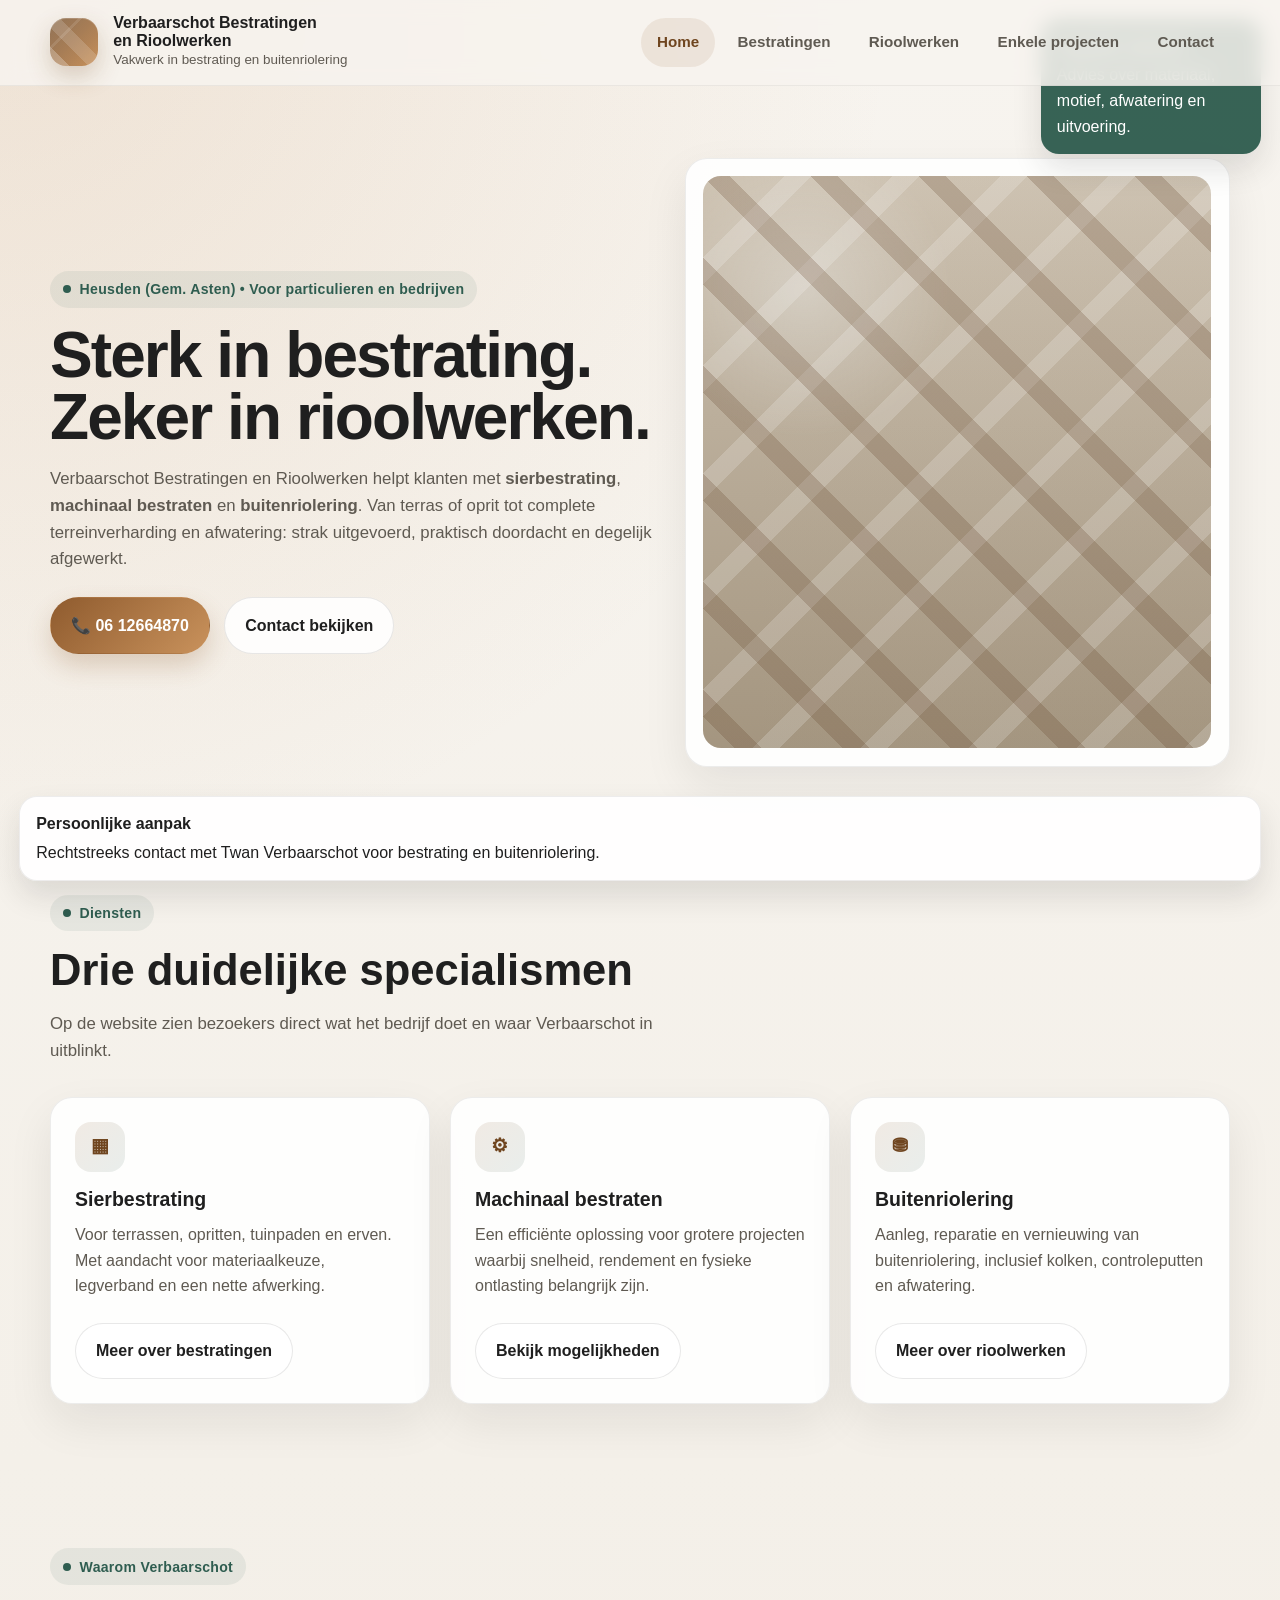
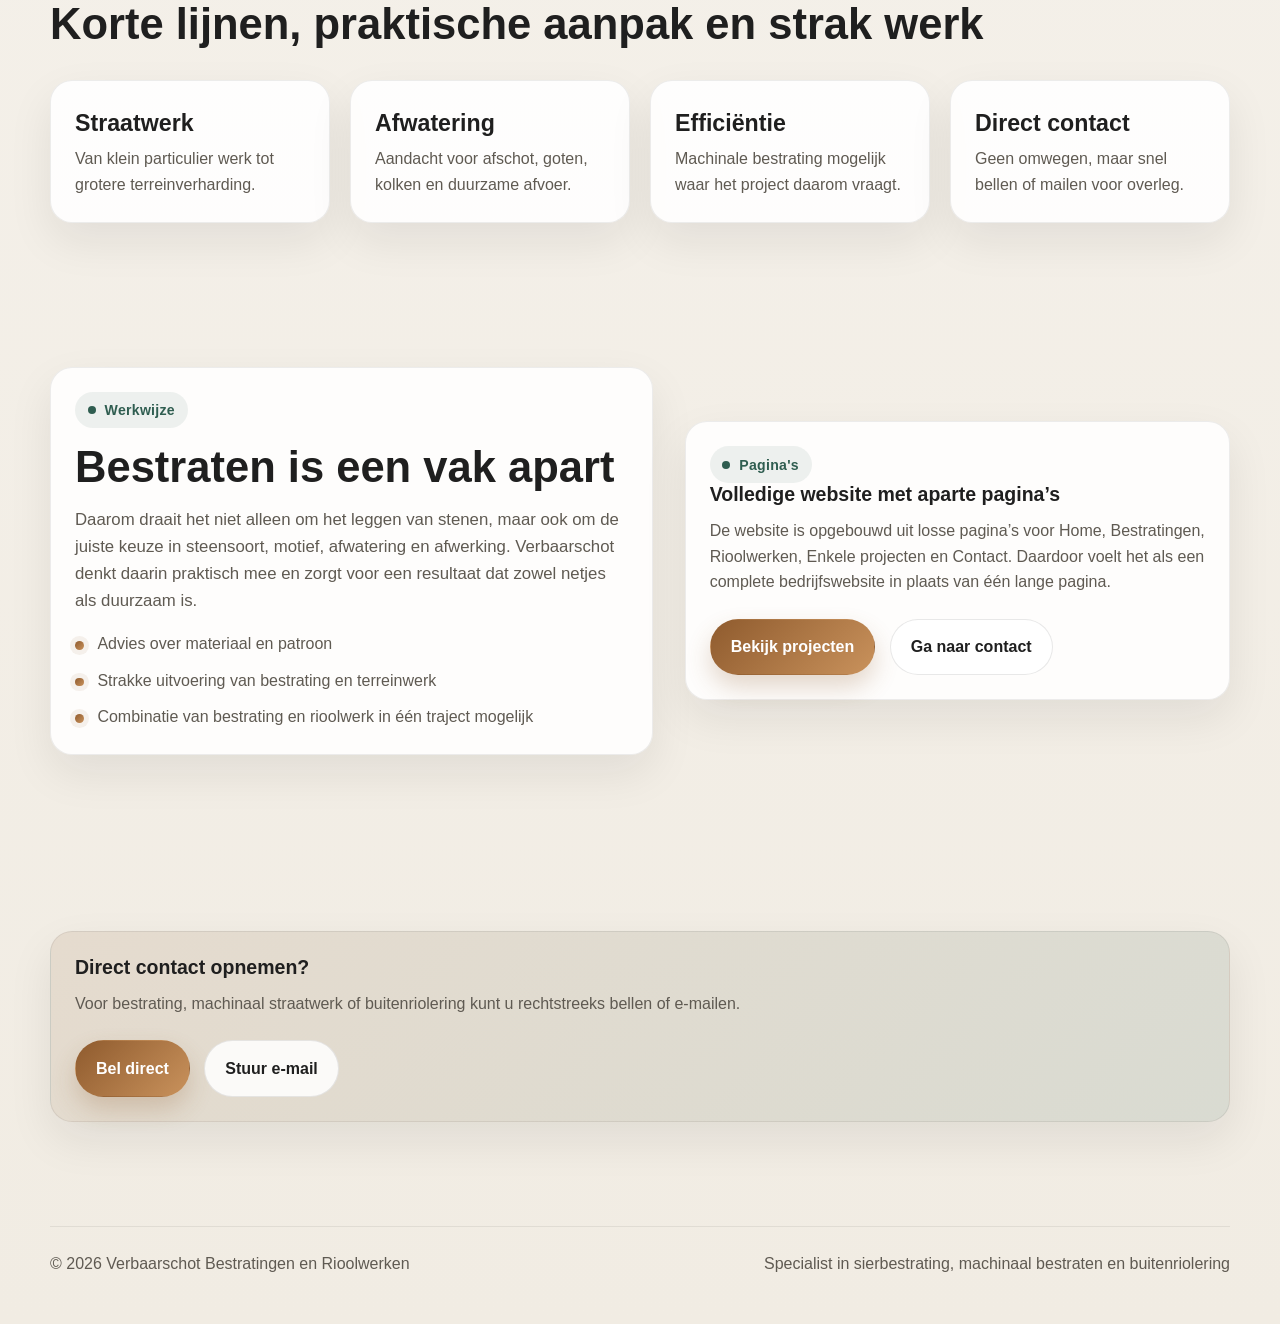
==== index.html @ 506186bf "Add files via upload" ====
<!DOCTYPE html>
<html lang="nl">
<head>
  <meta charset="UTF-8" />
  <meta name="viewport" content="width=device-width, initial-scale=1.0" />
  <title>Home | Verbaarschot Bestratingen en Rioolwerken</title>
  <meta name="description" content="Verbaarschot Bestratingen en Rioolwerken uit Heusden (Asten). Specialist in sierbestrating, machinaal bestraten en buitenriolering." />
  <link rel="stylesheet" href="styles.css" />
</head>
<body>
  <header class="site-header">
    <div class="container nav">
      <a class="brand" href="index.html" aria-label="Ga naar home">
        <div class="brand-mark" aria-hidden="true"></div>
        <div>
          <div class="brand-title">Verbaarschot Bestratingen<br>en Rioolwerken</div>
          <div class="brand-subtitle">Vakwerk in bestrating en buitenriolering</div>
        </div>
      </a>

      <nav class="nav-links" aria-label="Hoofdnavigatie">
        <a class="active" aria-current="page" href="index.html">Home</a>
        <a href="bestratingen.html">Bestratingen</a>
        <a href="rioolwerken.html">Rioolwerken</a>
        <a href="projecten.html">Enkele projecten</a>
        <a href="contact.html">Contact</a>
      </nav>
    </div>
  </header>

  <main>
    <section class="hero">
      <div class="container hero-grid">
        <div>
          <span class="eyebrow">Heusden (Gem. Asten) • Voor particulieren en bedrijven</span>
          <h1>Sterk in bestrating. Zeker in rioolwerken.</h1>
          <p>
            Verbaarschot Bestratingen en Rioolwerken helpt klanten met <strong>sierbestrating</strong>,
            <strong>machinaal bestraten</strong> en <strong>buitenriolering</strong>. Van terras of oprit
            tot complete terreinverharding en afwatering: strak uitgevoerd, praktisch doordacht en degelijk afgewerkt.
          </p>
          <div class="btn-row">
            <a class="btn btn-primary" href="tel:0612664870">📞 06 12664870</a>
            <a class="btn btn-secondary" href="contact.html">Contact bekijken</a>
          </div>
        </div>

        <div class="visual-card">
          <div class="pattern-scene" aria-hidden="true"></div>
          <div class="floating-badge">
            <strong>Degelijk vakwerk</strong>
            Advies over materiaal, motief, afwatering en uitvoering.
          </div>
          <div class="overlay-note">
            <strong>Persoonlijke aanpak</strong>
            Rechtstreeks contact met Twan Verbaarschot voor bestrating en buitenriolering.
          </div>
        </div>
      </div>
    </section>

    <section class="section">
      <div class="container">
        <span class="eyebrow">Diensten</span>
        <h2 class="section-title">Drie duidelijke specialismen</h2>
        <p class="section-subtitle">
          Op de website zien bezoekers direct wat het bedrijf doet en waar Verbaarschot in uitblinkt.
        </p>

        <div class="grid-3">
          <article class="card">
            <div class="icon">▦</div>
            <h3>Sierbestrating</h3>
            <p>
              Voor terrassen, opritten, tuinpaden en erven. Met aandacht voor materiaalkeuze,
              legverband en een nette afwerking.
            </p>
            <div class="btn-row">
              <a class="btn btn-secondary" href="bestratingen.html">Meer over bestratingen</a>
            </div>
          </article>

          <article class="card">
            <div class="icon">⚙</div>
            <h3>Machinaal bestraten</h3>
            <p>
              Een efficiënte oplossing voor grotere projecten waarbij snelheid, rendement en fysieke ontlasting belangrijk zijn.
            </p>
            <div class="btn-row">
              <a class="btn btn-secondary" href="bestratingen.html">Bekijk mogelijkheden</a>
            </div>
          </article>

          <article class="card">
            <div class="icon">⛃</div>
            <h3>Buitenriolering</h3>
            <p>
              Aanleg, reparatie en vernieuwing van buitenriolering, inclusief kolken,
              controleputten en afwatering.
            </p>
            <div class="btn-row">
              <a class="btn btn-secondary" href="rioolwerken.html">Meer over rioolwerken</a>
            </div>
          </article>
        </div>
      </div>
    </section>

    <section class="section">
      <div class="container">
        <span class="eyebrow">Waarom Verbaarschot</span>
        <h2 class="section-title">Korte lijnen, praktische aanpak en strak werk</h2>

        <div class="stats-grid">
          <article class="stat-card">
            <strong>Straatwerk</strong>
            <p>Van klein particulier werk tot grotere terreinverharding.</p>
          </article>
          <article class="stat-card">
            <strong>Afwatering</strong>
            <p>Aandacht voor afschot, goten, kolken en duurzame afvoer.</p>
          </article>
          <article class="stat-card">
            <strong>Efficiëntie</strong>
            <p>Machinale bestrating mogelijk waar het project daarom vraagt.</p>
          </article>
          <article class="stat-card">
            <strong>Direct contact</strong>
            <p>Geen omwegen, maar snel bellen of mailen voor overleg.</p>
          </article>
        </div>
      </div>
    </section>

    <section class="section">
      <div class="container two-col">
        <div class="info-card">
          <span class="eyebrow">Werkwijze</span>
          <h2 class="section-title">Bestraten is een vak apart</h2>
          <p class="lead">
            Daarom draait het niet alleen om het leggen van stenen, maar ook om de juiste keuze in steensoort,
            motief, afwatering en afwerking. Verbaarschot denkt daarin praktisch mee en zorgt voor een resultaat
            dat zowel netjes als duurzaam is.
          </p>
          <ul class="list">
            <li>Advies over materiaal en patroon</li>
            <li>Strakke uitvoering van bestrating en terreinwerk</li>
            <li>Combinatie van bestrating en rioolwerk in één traject mogelijk</li>
          </ul>
        </div>

        <div class="highlight-card">
          <span class="eyebrow">Pagina's</span>
          <h3>Volledige website met aparte pagina’s</h3>
          <p>
            De website is opgebouwd uit losse pagina’s voor Home, Bestratingen, Rioolwerken,
            Enkele projecten en Contact. Daardoor voelt het als een complete bedrijfswebsite in plaats van één lange pagina.
          </p>
          <div class="btn-row">
            <a class="btn btn-primary" href="projecten.html">Bekijk projecten</a>
            <a class="btn btn-secondary" href="contact.html">Ga naar contact</a>
          </div>
        </div>
      </div>
    </section>

    <section class="section">
      <div class="container">
        <div class="cta-box">
          <h3>Direct contact opnemen?</h3>
          <p>
            Voor bestrating, machinaal straatwerk of buitenriolering kunt u rechtstreeks bellen of e-mailen.
          </p>
          <div class="btn-row">
            <a class="btn btn-primary" href="tel:0612664870">Bel direct</a>
            <a class="btn btn-secondary" href="mailto:info@verbaarschotbestratingen.nl">Stuur e-mail</a>
          </div>
        </div>
      </div>
    </section>
  </main>

  <footer class="site-footer">
    <div class="container footer-inner">
      <div>© <span id="year">2026</span> Verbaarschot Bestratingen en Rioolwerken</div>
      <div>Specialist in sierbestrating, machinaal bestraten en buitenriolering</div>
    </div>
  </footer>

  <script>
    document.getElementById('year').textContent = new Date().getFullYear();
  </script>
</body>
</html>
---- styles.css ----
:root {
  --bg: #f4f1eb;
  --bg-2: #efe8dc;
  --surface: rgba(255, 255, 255, 0.88);
  --surface-strong: #ffffff;
  --text: #1f1f1f;
  --muted: #5f5a52;
  --line: rgba(31, 31, 31, 0.1);
  --brand: #8f5b2e;
  --brand-dark: #6f451f;
  --brand-soft: #c9925c;
  --accent: #2f5d50;
  --shadow: 0 18px 45px rgba(31, 31, 31, 0.08);
  --radius: 22px;
  --radius-sm: 16px;
  --max: 1180px;
}

* { box-sizing: border-box; }
html { scroll-behavior: smooth; }
body {
  margin: 0;
  font-family: Arial, Helvetica, sans-serif;
  color: var(--text);
  background:
    radial-gradient(circle at top left, rgba(201, 146, 92, 0.18), transparent 28%),
    linear-gradient(180deg, #f7f4ef 0%, #f1ece3 100%);
  line-height: 1.6;
}

a { color: inherit; text-decoration: none; }
img { max-width: 100%; display: block; }

.container {
  width: min(calc(100% - 2rem), var(--max));
  margin: 0 auto;
}

.site-header {
  position: sticky;
  top: 0;
  z-index: 20;
  backdrop-filter: blur(10px);
  background: rgba(247, 244, 239, 0.86);
  border-bottom: 1px solid rgba(31, 31, 31, 0.06);
}

.nav {
  min-height: 5.3rem;
  display: flex;
  align-items: center;
  justify-content: space-between;
  gap: 1rem;
}

.brand {
  display: flex;
  align-items: center;
  gap: .95rem;
  min-width: 0;
}

.brand-mark {
  width: 3rem;
  height: 3rem;
  border-radius: 1rem;
  background:
    linear-gradient(135deg, rgba(255,255,255,.25), rgba(255,255,255,0)),
    linear-gradient(135deg, var(--brand-dark), var(--brand-soft));
  position: relative;
  box-shadow: inset 0 1px 0 rgba(255,255,255,.18), 0 10px 24px rgba(111, 69, 31, 0.24);
  overflow: hidden;
}

.brand-mark::before {
  content: "";
  position: absolute;
  inset: 0;
  background-image:
    linear-gradient(45deg, rgba(255,255,255,.28) 20%, transparent 20%, transparent 40%, rgba(255,255,255,.18) 40%, rgba(255,255,255,.18) 60%, transparent 60%),
    linear-gradient(135deg, transparent 30%, rgba(255,255,255,.12) 30%, rgba(255,255,255,.12) 34%, transparent 34%);
  opacity: .9;
}

.brand-title {
  font-weight: 800;
  font-size: 1rem;
  line-height: 1.1;
}

.brand-subtitle {
  color: var(--muted);
  font-size: .84rem;
}

.nav-links {
  display: flex;
  align-items: center;
  gap: .4rem;
  flex-wrap: wrap;
  justify-content: flex-end;
}

.nav-links a {
  color: var(--muted);
  font-weight: 700;
  font-size: .95rem;
  padding: .75rem 1rem;
  border-radius: 999px;
  transition: .2s ease;
}

.nav-links a:hover,
.nav-links a:focus-visible,
.nav-links a.active {
  color: var(--brand-dark);
  background: rgba(143, 91, 46, 0.1);
}

.hero,
.page-hero {
  padding: 4.5rem 0 3.5rem;
}

.hero-grid,
.two-col,
.contact-grid,
.service-detail,
.cta-grid {
  display: grid;
  grid-template-columns: 1.05fr .95fr;
  gap: 2rem;
  align-items: center;
}

.eyebrow {
  display: inline-flex;
  align-items: center;
  gap: .55rem;
  padding: .45rem .8rem;
  border-radius: 999px;
  background: rgba(47, 93, 80, 0.08);
  color: var(--accent);
  font-weight: 700;
  font-size: .88rem;
  letter-spacing: .02em;
}

.eyebrow::before {
  content: "";
  width: .5rem;
  height: .5rem;
  border-radius: 50%;
  background: var(--accent);
}

.hero h1,
.page-hero h1 {
  font-size: clamp(2.5rem, 5vw, 4.8rem);
  line-height: .98;
  margin: 1rem 0 1rem;
  letter-spacing: -.03em;
}

.page-hero h1 {
  font-size: clamp(2.2rem, 4vw, 3.8rem);
}

.lead,
.section-subtitle,
.hero p,
.page-hero p {
  color: var(--muted);
  max-width: 65ch;
  font-size: 1.05rem;
}

.section {
  padding: 4.5rem 0;
}

.section-title {
  font-size: clamp(2rem, 3.4vw, 3rem);
  line-height: 1.08;
  margin: 1rem 0 1rem;
}

.btn-row {
  display: flex;
  flex-wrap: wrap;
  gap: .9rem;
  margin-top: 1.5rem;
}

.btn {
  display: inline-flex;
  align-items: center;
  justify-content: center;
  gap: .6rem;
  min-height: 3.2rem;
  padding: .9rem 1.25rem;
  border-radius: 999px;
  border: 1px solid transparent;
  font-weight: 700;
  transition: transform .2s ease, background .2s ease, border-color .2s ease;
}

.btn:hover { transform: translateY(-2px); }

.btn-primary {
  background: linear-gradient(135deg, var(--brand) 0%, var(--brand-soft) 100%);
  color: #fff;
  box-shadow: 0 12px 25px rgba(143, 91, 46, 0.24);
}

.btn-secondary {
  border-color: var(--line);
  background: rgba(255, 255, 255, 0.86);
  color: var(--text);
}

.visual-card,
.card,
.project-card,
.cta-box,
.contact-card,
.info-card,
.highlight-card,
.stat-card {
  background: var(--surface);
  border: 1px solid rgba(31, 31, 31, 0.08);
  box-shadow: var(--shadow);
  border-radius: var(--radius);
}

.visual-card {
  padding: 1.1rem;
  overflow: hidden;
}

.pattern-scene,
.project-visual,
.map-box,
.texture-scene {
  position: relative;
  overflow: hidden;
  border-radius: calc(var(--radius) - 4px);
}

.pattern-scene {
  aspect-ratio: 4 / 4.5;
  background:
    radial-gradient(circle at 20% 20%, rgba(255,255,255,.35), transparent 24%),
    linear-gradient(180deg, #d5c8b7 0%, #b7a189 100%);
}

.pattern-scene::before {
  content: "";
  position: absolute;
  inset: 0;
  background-image:
    linear-gradient(45deg, rgba(94,61,35,.22) 12.5%, transparent 12.5%, transparent 50%, rgba(94,61,35,.22) 50%, rgba(94,61,35,.22) 62.5%, transparent 62.5%, transparent),
    linear-gradient(-45deg, rgba(255,255,255,.18) 12.5%, transparent 12.5%, transparent 50%, rgba(255,255,255,.18) 50%, rgba(255,255,255,.18) 62.5%, transparent 62.5%, transparent),
    linear-gradient(0deg, rgba(65,90,80,.16), rgba(65,90,80,.05));
  background-size: 108px 108px, 108px 108px, cover;
}

.texture-scene {
  min-height: 360px;
  background:
    radial-gradient(circle at 20% 18%, rgba(255,255,255,.35), transparent 22%),
    linear-gradient(135deg, #cbb39a, #8d7158);
}

.texture-scene::before {
  content: "";
  position: absolute;
  inset: 0;
  background-image:
    linear-gradient(90deg, rgba(255,255,255,.14) 1px, transparent 1px),
    linear-gradient(0deg, rgba(255,255,255,.1) 1px, transparent 1px),
    linear-gradient(135deg, rgba(47,93,80,.18), rgba(47,93,80,0));
  background-size: 34px 34px, 34px 34px, cover;
}

.overlay-note,
.floating-badge {
  position: absolute;
  z-index: 2;
  background: rgba(255,255,255,.92);
  border: 1px solid rgba(31,31,31,.08);
  box-shadow: 0 15px 30px rgba(31,31,31,.12);
  border-radius: 18px;
  padding: .9rem 1rem;
}

.overlay-note {
  left: 1.2rem;
  right: 1.2rem;
  bottom: 1.2rem;
}

.floating-badge {
  top: 1.2rem;
  right: 1.2rem;
  max-width: 220px;
  background: rgba(47, 93, 80, .96);
  color: #fff;
  border: none;
}

.floating-badge strong,
.overlay-note strong { display: block; margin-bottom: .2rem; }

.grid-2,
.grid-3,
.grid-4,
.stats-grid {
  display: grid;
  gap: 1.25rem;
  margin-top: 2rem;
}

.grid-2 { grid-template-columns: repeat(2, 1fr); }
.grid-3 { grid-template-columns: repeat(3, 1fr); }
.grid-4,
.stats-grid { grid-template-columns: repeat(4, 1fr); }

.card,
.info-card,
.highlight-card,
.contact-card,
.cta-box,
.project-card,
.stat-card {
  padding: 1.5rem;
}

.icon {
  width: 3.1rem;
  height: 3.1rem;
  border-radius: 16px;
  display: inline-flex;
  align-items: center;
  justify-content: center;
  margin-bottom: 1rem;
  background: linear-gradient(135deg, rgba(143,91,46,.12), rgba(47,93,80,.1));
  color: var(--brand-dark);
  font-size: 1.2rem;
  font-weight: 900;
}

.card h3,
.info-card h3,
.highlight-card h3,
.contact-card h3,
.cta-box h3,
.project-card h3,
.stat-card h3 {
  margin: 0 0 .7rem;
  font-size: 1.22rem;
  line-height: 1.2;
}

.card p,
.info-card p,
.highlight-card p,
.contact-card p,
.cta-box p,
.project-card p,
.stat-card p {
  margin: 0;
  color: var(--muted);
}

.list,
.contact-list {
  margin: 1rem 0 0;
  padding: 0;
  list-style: none;
  display: grid;
  gap: .7rem;
}

.list li,
.contact-list li {
  position: relative;
  padding-left: 1.4rem;
  color: var(--muted);
}

.list li::before,
.contact-list li::before {
  content: "";
  position: absolute;
  left: 0;
  top: .62rem;
  width: .55rem;
  height: .55rem;
  border-radius: 50%;
  background: linear-gradient(135deg, var(--brand), var(--brand-soft));
  box-shadow: 0 0 0 5px rgba(143,91,46,0.08);
}

.service-detail {
  margin-top: 2rem;
}

.project-card {
  padding: 0;
  overflow: hidden;
}

.project-visual {
  aspect-ratio: 16 / 10;
  background: linear-gradient(135deg, #cdb69f, #9b8269);
}

.project-visual::before {
  content: "";
  position: absolute;
  inset: 0;
  background-image:
    linear-gradient(90deg, rgba(255,255,255,.14) 1px, transparent 1px),
    linear-gradient(0deg, rgba(255,255,255,.1) 1px, transparent 1px),
    linear-gradient(135deg, rgba(47,93,80,.2), rgba(47,93,80,0));
  background-size: 34px 34px, 34px 34px, cover;
}

.project-visual.alt-2 { background: linear-gradient(135deg, #bda48a, #7f644d); }
.project-visual.alt-3 { background: linear-gradient(135deg, #cab29a, #8a705b); }
.project-visual.alt-4 { background: linear-gradient(135deg, #d5bfaa, #957862); }
.project-visual.alt-5 { background: linear-gradient(135deg, #baa089, #6f5948); }
.project-visual.alt-6 { background: linear-gradient(135deg, #c7b29f, #8c755f); }

.project-body { padding: 1.35rem 1.35rem 1.5rem; }

.tag {
  display: inline-flex;
  margin-bottom: .7rem;
  padding: .35rem .65rem;
  border-radius: 999px;
  background: rgba(47, 93, 80, 0.08);
  color: var(--accent);
  font-size: .82rem;
  font-weight: 700;
}

.stat-card strong {
  display: block;
  font-size: 1.45rem;
  margin-bottom: .25rem;
}

.contact-grid {
  margin-top: 2rem;
}

.contact-list li {
  padding-left: 0;
  border-bottom: 1px solid var(--line);
  padding-bottom: 1rem;
}

.contact-list li::before { display: none; }
.contact-list li:last-child { border-bottom: none; padding-bottom: 0; }

.contact-label {
  color: var(--muted);
  font-size: .88rem;
  font-weight: 700;
  text-transform: uppercase;
  letter-spacing: .05em;
  display: block;
  margin-bottom: .12rem;
}

.contact-value {
  font-size: 1.05rem;
  font-weight: 700;
  line-height: 1.35;
}

.map-box {
  min-height: 100%;
  background:
    radial-gradient(circle at 20% 20%, rgba(255,255,255,.4), transparent 22%),
    linear-gradient(135deg, #d8ccb9, #c0ab92);
  border: 1px solid rgba(31,31,31,0.08);
  box-shadow: var(--shadow);
  padding: 1.6rem;
}

.map-box::before {
  content: "";
  position: absolute;
  inset: 0;
  background-image:
    linear-gradient(90deg, rgba(255,255,255,.15) 1px, transparent 1px),
    linear-gradient(0deg, rgba(255,255,255,.15) 1px, transparent 1px),
    radial-gradient(circle at 65% 35%, rgba(47,93,80,.22), transparent 18%),
    radial-gradient(circle at 35% 65%, rgba(143,91,46,.18), transparent 16%);
  background-size: 42px 42px, 42px 42px, cover, cover;
  opacity: .9;
}

.map-content {
  position: relative;
  z-index: 1;
  height: 100%;
  display: flex;
  flex-direction: column;
  justify-content: space-between;
  gap: 1rem;
}

.map-pin {
  width: 4rem;
  height: 4rem;
  border-radius: 1.4rem;
  background: linear-gradient(135deg, var(--accent), #47806f);
  color: white;
  display: inline-flex;
  align-items: center;
  justify-content: center;
  font-size: 1.5rem;
  box-shadow: 0 12px 28px rgba(47,93,80,.25);
}

.cta-box {
  margin-top: 2rem;
  background: linear-gradient(135deg, rgba(143,91,46,.12), rgba(47,93,80,.12));
}

.muted { color: var(--muted); }
.center { text-align: center; }

.site-footer {
  padding: 2rem 0 3rem;
}

.footer-inner {
  display: flex;
  flex-wrap: wrap;
  align-items: center;
  justify-content: space-between;
  gap: 1rem;
  padding-top: 1.5rem;
  border-top: 1px solid rgba(31,31,31,0.08);
  color: var(--muted);
}

@media (max-width: 1060px) {
  .hero-grid,
  .two-col,
  .contact-grid,
  .service-detail,
  .cta-grid {
    grid-template-columns: 1fr;
  }

  .grid-3,
  .grid-4,
  .stats-grid {
    grid-template-columns: repeat(2, 1fr);
  }
}

@media (max-width: 760px) {
  .nav {
    flex-direction: column;
    align-items: flex-start;
    padding: 1rem 0;
  }

  .nav-links {
    width: 100%;
    justify-content: flex-start;
    gap: .2rem;
  }

  .hero,
  .page-hero,
  .section {
    padding: 3.5rem 0;
  }

  .grid-2,
  .grid-3,
  .grid-4,
  .stats-grid {
    grid-template-columns: 1fr;
  }

  .hero h1,
  .page-hero h1 {
    font-size: 2.3rem;
  }

  .floating-badge,
  .overlay-note {
    position: static;
    max-width: none;
    margin-top: 1rem;
  }
}
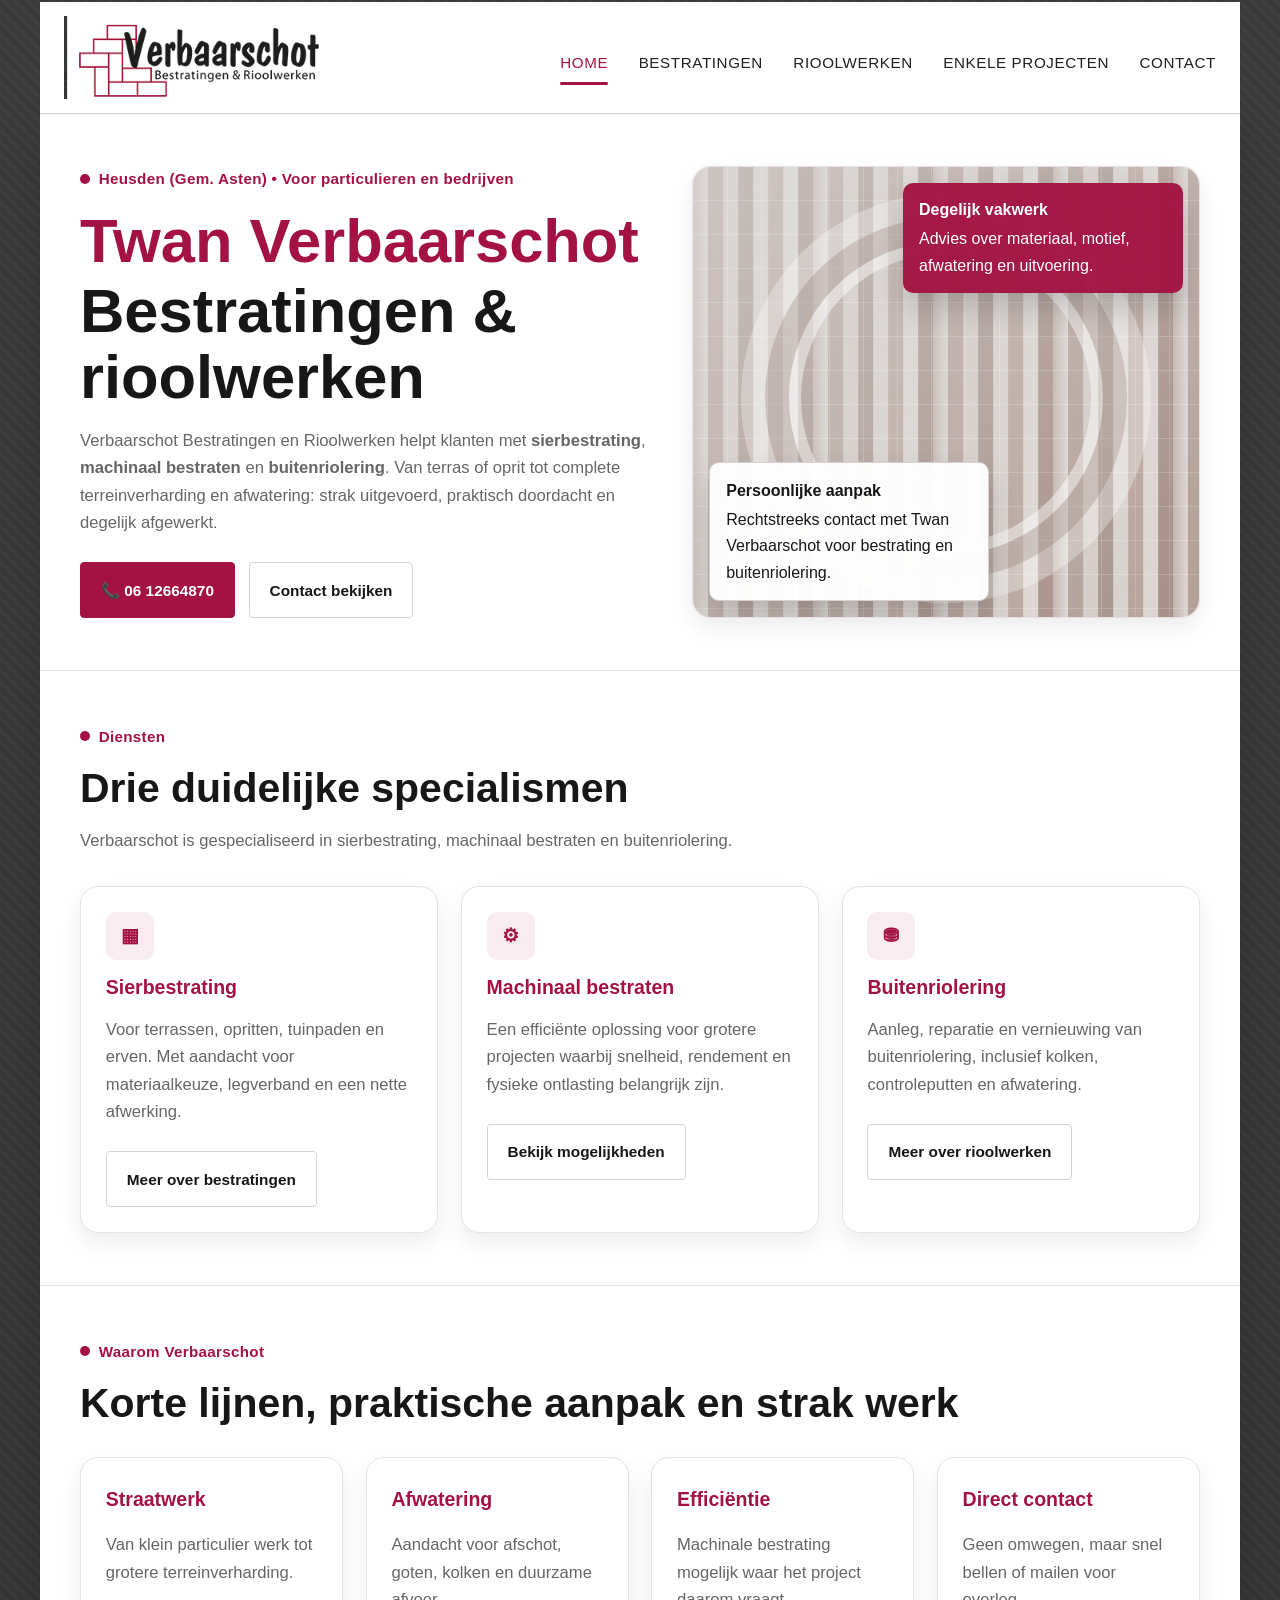
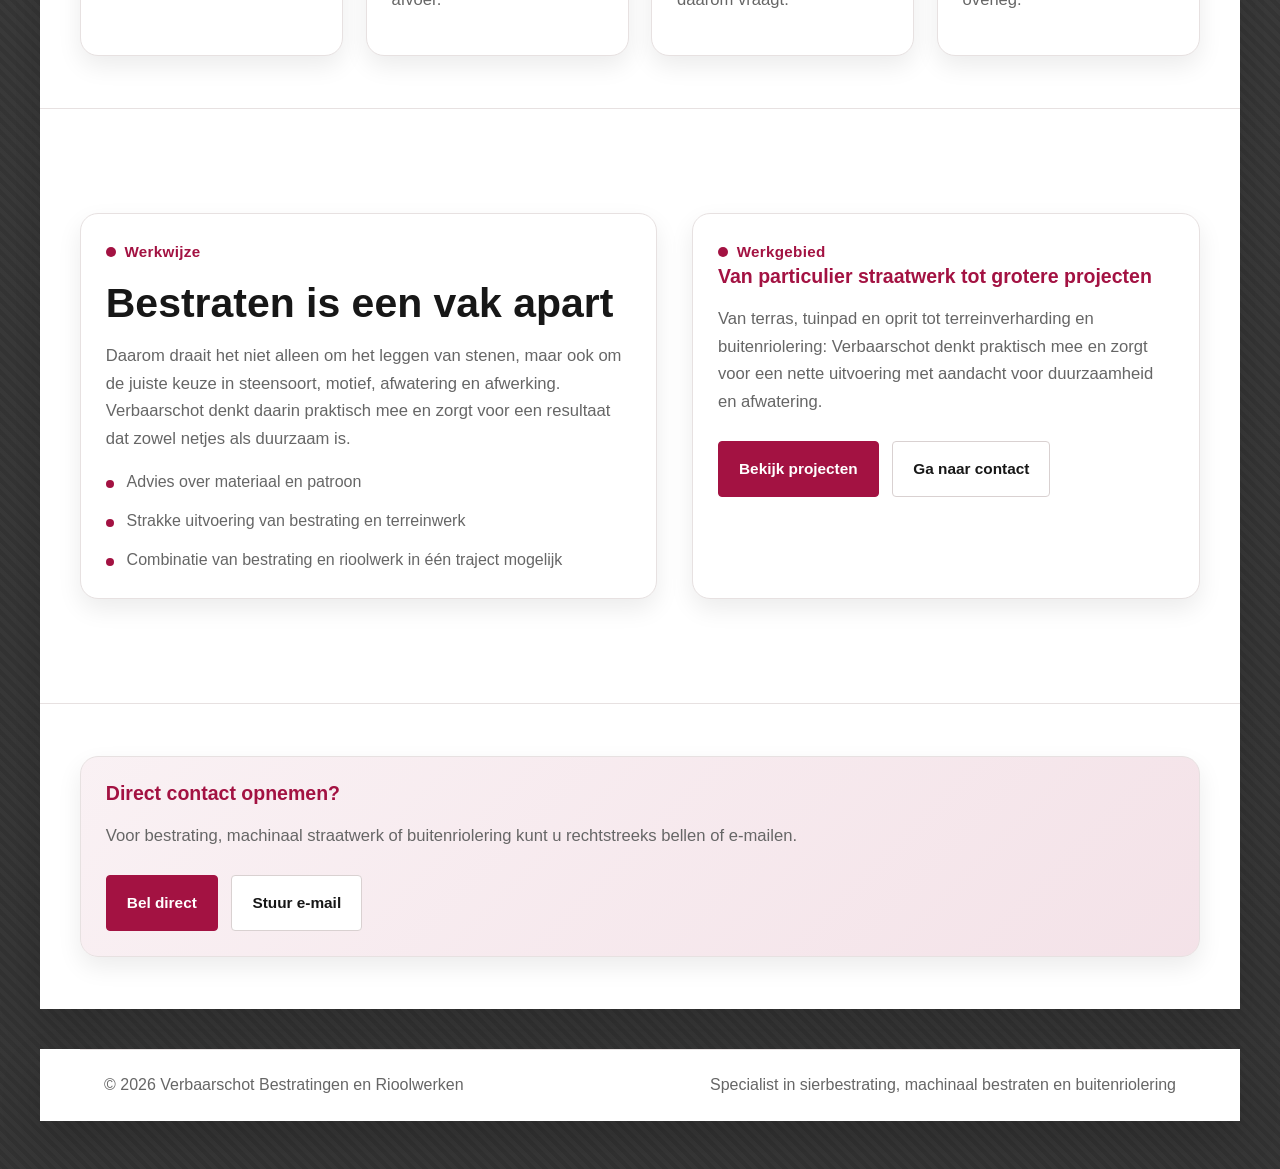
==== commit 23a66c06: "Add files via upload" ====
--- a/index.html
+++ b/index.html
@@ -11,11 +11,7 @@
   <header class="site-header">
     <div class="container nav">
       <a class="brand" href="index.html" aria-label="Ga naar home">
-        <div class="brand-mark" aria-hidden="true"></div>
-        <div>
-          <div class="brand-title">Verbaarschot Bestratingen<br>en Rioolwerken</div>
-          <div class="brand-subtitle">Vakwerk in bestrating en buitenriolering</div>
-        </div>
+        <img class="brand-logo" src="logo-verbaarschot.png" alt="Verbaarschot Bestratingen en Rioolwerken" />
       </a>
 
       <nav class="nav-links" aria-label="Hoofdnavigatie">
@@ -33,7 +29,7 @@
       <div class="container hero-grid">
         <div>
           <span class="eyebrow">Heusden (Gem. Asten) • Voor particulieren en bedrijven</span>
-          <h1>Sterk in bestrating. Zeker in rioolwerken.</h1>
+          <h1><span class="brand-heading">Twan Verbaarschot</span>Bestratingen &amp; rioolwerken</h1>
           <p>
             Verbaarschot Bestratingen en Rioolwerken helpt klanten met <strong>sierbestrating</strong>,
             <strong>machinaal bestraten</strong> en <strong>buitenriolering</strong>. Van terras of oprit
@@ -64,7 +60,7 @@
         <span class="eyebrow">Diensten</span>
         <h2 class="section-title">Drie duidelijke specialismen</h2>
         <p class="section-subtitle">
-          Op de website zien bezoekers direct wat het bedrijf doet en waar Verbaarschot in uitblinkt.
+          Verbaarschot is gespecialiseerd in sierbestrating, machinaal bestraten en buitenriolering.
         </p>
 
         <div class="grid-3">
@@ -150,11 +146,11 @@
         </div>
 
         <div class="highlight-card">
-          <span class="eyebrow">Pagina's</span>
-          <h3>Volledige website met aparte pagina’s</h3>
+          <span class="eyebrow">Werkgebied</span>
+          <h3>Van particulier straatwerk tot grotere projecten</h3>
           <p>
-            De website is opgebouwd uit losse pagina’s voor Home, Bestratingen, Rioolwerken,
-            Enkele projecten en Contact. Daardoor voelt het als een complete bedrijfswebsite in plaats van één lange pagina.
+            Van terras, tuinpad en oprit tot terreinverharding en buitenriolering: Verbaarschot denkt praktisch mee
+            en zorgt voor een nette uitvoering met aandacht voor duurzaamheid en afwatering.
           </p>
           <div class="btn-row">
             <a class="btn btn-primary" href="projecten.html">Bekijk projecten</a>
--- a/styles.css
+++ b/styles.css
@@ -1,19 +1,18 @@
 :root {
-  --bg: #f4f1eb;
-  --bg-2: #efe8dc;
-  --surface: rgba(255, 255, 255, 0.88);
-  --surface-strong: #ffffff;
-  --text: #1f1f1f;
-  --muted: #5f5a52;
-  --line: rgba(31, 31, 31, 0.1);
-  --brand: #8f5b2e;
-  --brand-dark: #6f451f;
-  --brand-soft: #c9925c;
-  --accent: #2f5d50;
-  --shadow: 0 18px 45px rgba(31, 31, 31, 0.08);
-  --radius: 22px;
-  --radius-sm: 16px;
-  --max: 1180px;
+  --brand: #a31242;
+  --brand-dark: #7f0d31;
+  --brand-soft: #d4527a;
+  --text: #171717;
+  --muted: #666666;
+  --line: #e7e1e1;
+  --line-strong: #d9d1d1;
+  --surface: #ffffff;
+  --surface-soft: #faf8f8;
+  --bg-dark: #343434;
+  --shadow: 0 18px 40px rgba(0, 0, 0, 0.16);
+  --shadow-soft: 0 10px 24px rgba(0, 0, 0, 0.08);
+  --radius: 18px;
+  --max: 1200px;
 }
 
 * { box-sizing: border-box; }
@@ -22,201 +21,227 @@
   margin: 0;
   font-family: Arial, Helvetica, sans-serif;
   color: var(--text);
-  background:
-    radial-gradient(circle at top left, rgba(201, 146, 92, 0.18), transparent 28%),
-    linear-gradient(180deg, #f7f4ef 0%, #f1ece3 100%);
-  line-height: 1.6;
+  line-height: 1.65;
+  background-color: var(--bg-dark);
+  background-image:
+    linear-gradient(45deg, rgba(255,255,255,.025) 25%, transparent 25%, transparent 50%, rgba(255,255,255,.025) 50%, rgba(255,255,255,.025) 75%, transparent 75%, transparent),
+    linear-gradient(180deg, rgba(255,255,255,.03), rgba(0,0,0,.05));
+  background-size: 12px 12px, cover;
 }
 
 a { color: inherit; text-decoration: none; }
-img { max-width: 100%; display: block; }
+img { display: block; max-width: 100%; }
 
 .container {
-  width: min(calc(100% - 2rem), var(--max));
+  width: min(calc(100% - 2rem), 1120px);
   margin: 0 auto;
 }
 
 .site-header {
   position: sticky;
   top: 0;
-  z-index: 20;
-  backdrop-filter: blur(10px);
-  background: rgba(247, 244, 239, 0.86);
-  border-bottom: 1px solid rgba(31, 31, 31, 0.06);
+  z-index: 50;
+  padding-top: .1rem;
 }
 
 .nav {
-  min-height: 5.3rem;
+  width: min(calc(100% - 2rem), var(--max));
+  margin: 0 auto;
+  min-height: 112px;
   display: flex;
   align-items: center;
   justify-content: space-between;
-  gap: 1rem;
+  gap: 1.5rem;
+  padding: 0 1.5rem;
+  background: var(--surface);
+  border-bottom: 1px solid var(--line-strong);
+  box-shadow: 0 0 0 1px rgba(0,0,0,.03);
 }
 
 .brand {
   display: flex;
   align-items: center;
-  gap: .95rem;
   min-width: 0;
 }
 
-.brand-mark {
-  width: 3rem;
-  height: 3rem;
-  border-radius: 1rem;
-  background:
-    linear-gradient(135deg, rgba(255,255,255,.25), rgba(255,255,255,0)),
-    linear-gradient(135deg, var(--brand-dark), var(--brand-soft));
-  position: relative;
-  box-shadow: inset 0 1px 0 rgba(255,255,255,.18), 0 10px 24px rgba(111, 69, 31, 0.24);
-  overflow: hidden;
-}
-
-.brand-mark::before {
-  content: "";
-  position: absolute;
-  inset: 0;
-  background-image:
-    linear-gradient(45deg, rgba(255,255,255,.28) 20%, transparent 20%, transparent 40%, rgba(255,255,255,.18) 40%, rgba(255,255,255,.18) 60%, transparent 60%),
-    linear-gradient(135deg, transparent 30%, rgba(255,255,255,.12) 30%, rgba(255,255,255,.12) 34%, transparent 34%);
-  opacity: .9;
-}
-
-.brand-title {
-  font-weight: 800;
-  font-size: 1rem;
-  line-height: 1.1;
-}
-
-.brand-subtitle {
-  color: var(--muted);
-  font-size: .84rem;
+.brand-logo {
+  width: clamp(220px, 24vw, 345px);
+  height: auto;
 }
 
 .nav-links {
   display: flex;
   align-items: center;
-  gap: .4rem;
+  gap: 1.9rem;
   flex-wrap: wrap;
   justify-content: flex-end;
 }
 
 .nav-links a {
-  color: var(--muted);
-  font-weight: 700;
+  position: relative;
+  padding: 2.2rem 0 1.55rem;
   font-size: .95rem;
-  padding: .75rem 1rem;
-  border-radius: 999px;
-  transition: .2s ease;
+  font-weight: 500;
+  letter-spacing: .04em;
+  text-transform: uppercase;
+  color: #1f1f1f;
+  transition: color .2s ease;
 }
 
 .nav-links a:hover,
 .nav-links a:focus-visible,
 .nav-links a.active {
-  color: var(--brand-dark);
-  background: rgba(143, 91, 46, 0.1);
+  color: var(--brand);
+}
+
+.nav-links a.active::after {
+  content: "";
+  position: absolute;
+  left: 50%;
+  bottom: .9rem;
+  width: 48px;
+  height: 3px;
+  border-radius: 999px;
+  transform: translateX(-50%);
+  background: var(--brand);
+}
+
+main {
+  width: min(calc(100% - 2rem), var(--max));
+  margin: 0 auto 2.5rem;
+  background: var(--surface);
+  box-shadow: var(--shadow);
 }
 
 .hero,
 .page-hero {
-  padding: 4.5rem 0 3.5rem;
+  padding: 0;
 }
 
 .hero-grid,
 .two-col,
 .contact-grid,
-.service-detail,
-.cta-grid {
+.service-detail {
   display: grid;
-  grid-template-columns: 1.05fr .95fr;
-  gap: 2rem;
-  align-items: center;
+  grid-template-columns: minmax(0, 1fr) minmax(380px, .88fr);
+  gap: 2.2rem;
+  align-items: stretch;
+}
+
+.hero-grid,
+.two-col {
+  padding: 3.25rem 0;
+}
+
+.section {
+  padding: 3.25rem 0;
+  border-top: 1px solid var(--line);
 }
 
 .eyebrow {
   display: inline-flex;
   align-items: center;
   gap: .55rem;
-  padding: .45rem .8rem;
-  border-radius: 999px;
-  background: rgba(47, 93, 80, 0.08);
-  color: var(--accent);
+  color: var(--brand);
+  font-size: .95rem;
   font-weight: 700;
-  font-size: .88rem;
   letter-spacing: .02em;
 }
 
 .eyebrow::before {
   content: "";
-  width: .5rem;
-  height: .5rem;
+  width: .62rem;
+  height: .62rem;
   border-radius: 50%;
-  background: var(--accent);
+  background: var(--brand);
 }
 
 .hero h1,
+.page-hero h1,
+.section-title {
+  margin: 1rem 0 1rem;
+  font-weight: 700;
+  line-height: 1.08;
+  color: var(--text);
+}
+
+.brand-heading {
+  display: block;
+  margin-bottom: .2rem;
+  color: var(--brand);
+}
+
+.hero h1 {
+  font-size: clamp(2.6rem, 4.8vw, 4.35rem);
+}
+
 .page-hero h1 {
-  font-size: clamp(2.5rem, 5vw, 4.8rem);
-  line-height: .98;
-  margin: 1rem 0 1rem;
-  letter-spacing: -.03em;
-}
-
-.page-hero h1 {
-  font-size: clamp(2.2rem, 4vw, 3.8rem);
+  font-size: clamp(2.15rem, 4.2vw, 3.45rem);
+}
+
+.section-title {
+  font-size: clamp(1.9rem, 3.2vw, 2.85rem);
 }
 
 .lead,
 .section-subtitle,
 .hero p,
-.page-hero p {
+.page-hero p,
+.card p,
+.info-card p,
+.highlight-card p,
+.contact-card p,
+.cta-box p,
+.project-card p,
+.stat-card p {
   color: var(--muted);
-  max-width: 65ch;
-  font-size: 1.05rem;
-}
-
-.section {
-  padding: 4.5rem 0;
-}
-
-.section-title {
-  font-size: clamp(2rem, 3.4vw, 3rem);
-  line-height: 1.08;
-  margin: 1rem 0 1rem;
+  font-size: 1.04rem;
 }
 
 .btn-row {
   display: flex;
   flex-wrap: wrap;
-  gap: .9rem;
-  margin-top: 1.5rem;
+  gap: .85rem;
+  margin-top: 1.6rem;
 }
 
 .btn {
   display: inline-flex;
   align-items: center;
   justify-content: center;
-  gap: .6rem;
-  min-height: 3.2rem;
+  min-height: 3.15rem;
   padding: .9rem 1.25rem;
-  border-radius: 999px;
+  border-radius: 4px;
+  font-weight: 700;
+  font-size: .96rem;
   border: 1px solid transparent;
-  font-weight: 700;
-  transition: transform .2s ease, background .2s ease, border-color .2s ease;
-}
-
-.btn:hover { transform: translateY(-2px); }
+  transition: .2s ease;
+}
+
+.btn:hover {
+  transform: translateY(-1px);
+}
 
 .btn-primary {
-  background: linear-gradient(135deg, var(--brand) 0%, var(--brand-soft) 100%);
+  background: var(--brand);
+  border-color: var(--brand);
   color: #fff;
-  box-shadow: 0 12px 25px rgba(143, 91, 46, 0.24);
+}
+
+.btn-primary:hover {
+  background: var(--brand-dark);
+  border-color: var(--brand-dark);
 }
 
 .btn-secondary {
-  border-color: var(--line);
-  background: rgba(255, 255, 255, 0.86);
+  background: #fff;
+  border-color: var(--line-strong);
   color: var(--text);
+}
+
+.btn-secondary:hover {
+  border-color: var(--brand);
+  color: var(--brand);
 }
 
 .visual-card,
@@ -226,105 +251,118 @@
 .contact-card,
 .info-card,
 .highlight-card,
-.stat-card {
+.stat-card,
+.quick-contact-card {
   background: var(--surface);
-  border: 1px solid rgba(31, 31, 31, 0.08);
-  box-shadow: var(--shadow);
+  border: 1px solid var(--line);
   border-radius: var(--radius);
+  box-shadow: var(--shadow-soft);
 }
 
 .visual-card {
-  padding: 1.1rem;
-  overflow: hidden;
-}
-
-.pattern-scene,
-.project-visual,
-.map-box,
-.texture-scene {
   position: relative;
   overflow: hidden;
-  border-radius: calc(var(--radius) - 4px);
-}
-
-.pattern-scene {
-  aspect-ratio: 4 / 4.5;
+  min-height: 360px;
+  background: #f3efef;
+}
+
+.pattern-scene,
+.texture-scene,
+.project-visual,
+.map-box {
+  position: relative;
+  overflow: hidden;
+}
+
+.pattern-scene,
+.texture-scene {
+  min-height: 100%;
+  border-radius: var(--radius);
   background:
-    radial-gradient(circle at 20% 20%, rgba(255,255,255,.35), transparent 24%),
-    linear-gradient(180deg, #d5c8b7 0%, #b7a189 100%);
-}
-
-.pattern-scene::before {
+    linear-gradient(135deg, rgba(255,255,255,.62), rgba(255,255,255,.12)),
+    linear-gradient(90deg, #b9a69f 0, #d9d0cb 12%, #a79188 12.5%, #a79188 25%, #d0c4be 25.5%, #d0c4be 37.5%, #9a837a 38%, #9a837a 50%, #d4cbc6 50.5%, #d4cbc6 62.5%, #ad958b 63%, #ad958b 75%, #d8cfca 75.5%, #d8cfca 87.5%, #987e74 88%, #987e74 100%);
+  background-size: cover, 120px 120px;
+}
+
+.pattern-scene::before,
+.texture-scene::before,
+.project-visual::before {
   content: "";
   position: absolute;
   inset: 0;
   background-image:
-    linear-gradient(45deg, rgba(94,61,35,.22) 12.5%, transparent 12.5%, transparent 50%, rgba(94,61,35,.22) 50%, rgba(94,61,35,.22) 62.5%, transparent 62.5%, transparent),
-    linear-gradient(-45deg, rgba(255,255,255,.18) 12.5%, transparent 12.5%, transparent 50%, rgba(255,255,255,.18) 50%, rgba(255,255,255,.18) 62.5%, transparent 62.5%, transparent),
-    linear-gradient(0deg, rgba(65,90,80,.16), rgba(65,90,80,.05));
-  background-size: 108px 108px, 108px 108px, cover;
-}
-
-.texture-scene {
-  min-height: 360px;
-  background:
-    radial-gradient(circle at 20% 18%, rgba(255,255,255,.35), transparent 22%),
-    linear-gradient(135deg, #cbb39a, #8d7158);
-}
-
-.texture-scene::before {
+    linear-gradient(0deg, rgba(255,255,255,.18) 1px, transparent 1px),
+    linear-gradient(90deg, rgba(255,255,255,.16) 1px, transparent 1px),
+    linear-gradient(135deg, rgba(0,0,0,.08), rgba(0,0,0,0));
+  background-size: 34px 34px, 34px 34px, cover;
+}
+
+.pattern-scene::after {
+  content: "";
+  position: absolute;
+  width: 290px;
+  height: 290px;
+  left: 50%;
+  top: 50%;
+  transform: translate(-50%, -48%);
+  border-radius: 50%;
+  border: 12px solid rgba(255,255,255,.55);
+  box-shadow:
+    0 0 0 24px rgba(136, 113, 104, .32),
+    0 0 0 48px rgba(255,255,255,.36);
+  opacity: .85;
+}
+
+.texture-scene::after {
   content: "";
   position: absolute;
   inset: 0;
-  background-image:
-    linear-gradient(90deg, rgba(255,255,255,.14) 1px, transparent 1px),
-    linear-gradient(0deg, rgba(255,255,255,.1) 1px, transparent 1px),
-    linear-gradient(135deg, rgba(47,93,80,.18), rgba(47,93,80,0));
-  background-size: 34px 34px, 34px 34px, cover;
+  background: linear-gradient(135deg, rgba(163,18,66,.14), transparent 45%);
 }
 
 .overlay-note,
 .floating-badge {
   position: absolute;
   z-index: 2;
-  background: rgba(255,255,255,.92);
-  border: 1px solid rgba(31,31,31,.08);
-  box-shadow: 0 15px 30px rgba(31,31,31,.12);
-  border-radius: 18px;
+  max-width: min(280px, calc(100% - 2rem));
+  border-radius: 10px;
   padding: .9rem 1rem;
+  box-shadow: 0 16px 30px rgba(0,0,0,.16);
 }
 
 .overlay-note {
-  left: 1.2rem;
-  right: 1.2rem;
-  bottom: 1.2rem;
+  left: 1rem;
+  bottom: 1rem;
+  background: rgba(255,255,255,.96);
+  border: 1px solid var(--line-strong);
 }
 
 .floating-badge {
-  top: 1.2rem;
-  right: 1.2rem;
-  max-width: 220px;
-  background: rgba(47, 93, 80, .96);
+  top: 1rem;
+  right: 1rem;
+  background: rgba(163,18,66,.96);
   color: #fff;
-  border: none;
-}
-
-.floating-badge strong,
-.overlay-note strong { display: block; margin-bottom: .2rem; }
+}
+
+.overlay-note strong,
+.floating-badge strong {
+  display: block;
+  margin-bottom: .18rem;
+}
 
 .grid-2,
 .grid-3,
 .grid-4,
 .stats-grid {
   display: grid;
-  gap: 1.25rem;
+  gap: 1.4rem;
   margin-top: 2rem;
 }
 
-.grid-2 { grid-template-columns: repeat(2, 1fr); }
-.grid-3 { grid-template-columns: repeat(3, 1fr); }
+.grid-2 { grid-template-columns: repeat(2, minmax(0, 1fr)); }
+.grid-3 { grid-template-columns: repeat(3, minmax(0, 1fr)); }
 .grid-4,
-.stats-grid { grid-template-columns: repeat(4, 1fr); }
+.stats-grid { grid-template-columns: repeat(4, minmax(0, 1fr)); }
 
 .card,
 .info-card,
@@ -332,22 +370,9 @@
 .contact-card,
 .cta-box,
 .project-card,
-.stat-card {
-  padding: 1.5rem;
-}
-
-.icon {
-  width: 3.1rem;
-  height: 3.1rem;
-  border-radius: 16px;
-  display: inline-flex;
-  align-items: center;
-  justify-content: center;
-  margin-bottom: 1rem;
-  background: linear-gradient(135deg, rgba(143,91,46,.12), rgba(47,93,80,.1));
-  color: var(--brand-dark);
-  font-size: 1.2rem;
-  font-weight: 900;
+.stat-card,
+.quick-contact-card {
+  padding: 1.55rem;
 }
 
 .card h3,
@@ -356,54 +381,70 @@
 .contact-card h3,
 .cta-box h3,
 .project-card h3,
-.stat-card h3 {
-  margin: 0 0 .7rem;
+.stat-card h3,
+.quick-contact-card h3 {
+  margin: 0 0 .75rem;
   font-size: 1.22rem;
   line-height: 1.2;
-}
-
-.card p,
-.info-card p,
-.highlight-card p,
-.contact-card p,
-.cta-box p,
-.project-card p,
-.stat-card p {
-  margin: 0;
-  color: var(--muted);
+  color: var(--brand);
+}
+
+.icon {
+  width: 3rem;
+  height: 3rem;
+  display: inline-flex;
+  align-items: center;
+  justify-content: center;
+  margin-bottom: 1rem;
+  border-radius: 10px;
+  background: rgba(163, 18, 66, .08);
+  color: var(--brand);
+  font-size: 1.2rem;
+  font-weight: 900;
 }
 
 .list,
-.contact-list {
+.contact-list,
+.quick-contact-list {
   margin: 1rem 0 0;
   padding: 0;
   list-style: none;
   display: grid;
-  gap: .7rem;
+  gap: .8rem;
 }
 
 .list li,
-.contact-list li {
+.quick-contact-list li {
   position: relative;
-  padding-left: 1.4rem;
+  padding-left: 1.3rem;
   color: var(--muted);
 }
 
 .list li::before,
-.contact-list li::before {
+.quick-contact-list li::before {
   content: "";
   position: absolute;
   left: 0;
-  top: .62rem;
-  width: .55rem;
-  height: .55rem;
+  top: .68rem;
+  width: .5rem;
+  height: .5rem;
   border-radius: 50%;
-  background: linear-gradient(135deg, var(--brand), var(--brand-soft));
-  box-shadow: 0 0 0 5px rgba(143,91,46,0.08);
+  background: var(--brand);
 }
 
 .service-detail {
   margin-top: 2rem;
+}
+
+.tag {
+  display: inline-flex;
+  margin-bottom: .75rem;
+  padding: .36rem .68rem;
+  border-radius: 999px;
+  background: rgba(163, 18, 66, .08);
+  color: var(--brand);
+  font-size: .82rem;
+  font-weight: 700;
 }
 
 .project-card {
@@ -413,100 +454,73 @@
 
 .project-visual {
   aspect-ratio: 16 / 10;
-  background: linear-gradient(135deg, #cdb69f, #9b8269);
-}
-
-.project-visual::before {
-  content: "";
-  position: absolute;
-  inset: 0;
-  background-image:
-    linear-gradient(90deg, rgba(255,255,255,.14) 1px, transparent 1px),
-    linear-gradient(0deg, rgba(255,255,255,.1) 1px, transparent 1px),
-    linear-gradient(135deg, rgba(47,93,80,.2), rgba(47,93,80,0));
-  background-size: 34px 34px, 34px 34px, cover;
-}
-
-.project-visual.alt-2 { background: linear-gradient(135deg, #bda48a, #7f644d); }
-.project-visual.alt-3 { background: linear-gradient(135deg, #cab29a, #8a705b); }
-.project-visual.alt-4 { background: linear-gradient(135deg, #d5bfaa, #957862); }
-.project-visual.alt-5 { background: linear-gradient(135deg, #baa089, #6f5948); }
-.project-visual.alt-6 { background: linear-gradient(135deg, #c7b29f, #8c755f); }
+  background:
+    linear-gradient(135deg, rgba(255,255,255,.36), rgba(255,255,255,.08)),
+    linear-gradient(90deg, #b8a39a 0, #d6cbc6 14%, #a88e84 14.5%, #a88e84 29%, #d1c3bc 29.5%, #d1c3bc 43%, #9a8177 43.5%, #9a8177 58%, #d8cdc7 58.5%, #d8cdc7 72%, #af968c 72.5%, #af968c 86%, #988077 86.5%, #988077 100%);
+  background-size: cover, 110px 110px;
+}
+
+.project-visual.alt-2 { filter: saturate(.95) hue-rotate(6deg); }
+.project-visual.alt-3 { filter: saturate(.9) brightness(.96); }
+.project-visual.alt-4 { filter: brightness(.92); }
+.project-visual.alt-5 { filter: contrast(1.05) brightness(.9); }
+.project-visual.alt-6 { filter: saturate(1.05) hue-rotate(-6deg); }
 
 .project-body { padding: 1.35rem 1.35rem 1.5rem; }
-
-.tag {
-  display: inline-flex;
-  margin-bottom: .7rem;
-  padding: .35rem .65rem;
-  border-radius: 999px;
-  background: rgba(47, 93, 80, 0.08);
-  color: var(--accent);
-  font-size: .82rem;
-  font-weight: 700;
-}
 
 .stat-card strong {
   display: block;
-  font-size: 1.45rem;
-  margin-bottom: .25rem;
+  margin-bottom: .3rem;
+  font-size: 1.22rem;
+  color: var(--brand);
 }
 
 .contact-grid {
   margin-top: 2rem;
+  align-items: start;
 }
 
 .contact-list li {
-  padding-left: 0;
   border-bottom: 1px solid var(--line);
   padding-bottom: 1rem;
 }
 
-.contact-list li::before { display: none; }
-.contact-list li:last-child { border-bottom: none; padding-bottom: 0; }
+.contact-list li:last-child {
+  border-bottom: none;
+  padding-bottom: 0;
+}
 
 .contact-label {
+  display: block;
+  margin-bottom: .15rem;
   color: var(--muted);
-  font-size: .88rem;
+  font-size: .84rem;
   font-weight: 700;
   text-transform: uppercase;
-  letter-spacing: .05em;
-  display: block;
-  margin-bottom: .12rem;
+  letter-spacing: .06em;
 }
 
 .contact-value {
-  font-size: 1.05rem;
+  font-size: 1.02rem;
   font-weight: 700;
   line-height: 1.35;
 }
 
 .map-box {
   min-height: 100%;
+  border-radius: var(--radius);
   background:
-    radial-gradient(circle at 20% 20%, rgba(255,255,255,.4), transparent 22%),
-    linear-gradient(135deg, #d8ccb9, #c0ab92);
-  border: 1px solid rgba(31,31,31,0.08);
-  box-shadow: var(--shadow);
+    linear-gradient(135deg, rgba(255,255,255,.3), rgba(255,255,255,.06)),
+    linear-gradient(90deg, rgba(163,18,66,.08) 1px, transparent 1px),
+    linear-gradient(0deg, rgba(163,18,66,.08) 1px, transparent 1px),
+    linear-gradient(135deg, #f0ebeb, #e1d8d8);
+  background-size: cover, 38px 38px, 38px 38px, cover;
+  border: 1px solid var(--line);
+  box-shadow: var(--shadow-soft);
   padding: 1.6rem;
 }
 
-.map-box::before {
-  content: "";
-  position: absolute;
-  inset: 0;
-  background-image:
-    linear-gradient(90deg, rgba(255,255,255,.15) 1px, transparent 1px),
-    linear-gradient(0deg, rgba(255,255,255,.15) 1px, transparent 1px),
-    radial-gradient(circle at 65% 35%, rgba(47,93,80,.22), transparent 18%),
-    radial-gradient(circle at 35% 65%, rgba(143,91,46,.18), transparent 16%);
-  background-size: 42px 42px, 42px 42px, cover, cover;
-  opacity: .9;
-}
-
 .map-content {
-  position: relative;
-  z-index: 1;
   height: 100%;
   display: flex;
   flex-direction: column;
@@ -515,28 +529,43 @@
 }
 
 .map-pin {
-  width: 4rem;
-  height: 4rem;
-  border-radius: 1.4rem;
-  background: linear-gradient(135deg, var(--accent), #47806f);
+  width: 3.8rem;
+  height: 3.8rem;
+  border-radius: 1rem;
+  background: var(--brand);
   color: white;
   display: inline-flex;
   align-items: center;
   justify-content: center;
-  font-size: 1.5rem;
-  box-shadow: 0 12px 28px rgba(47,93,80,.25);
+  font-size: 1.45rem;
+}
+
+.quick-contact-card {
+  background: linear-gradient(180deg, #fff, #faf6f7);
+  align-self: center;
+}
+
+.quick-contact-card .brand-logo {
+  width: min(280px, 100%);
+  margin-bottom: 1rem;
+}
+
+.quick-contact-list li strong {
+  color: var(--text);
 }
 
 .cta-box {
-  margin-top: 2rem;
-  background: linear-gradient(135deg, rgba(143,91,46,.12), rgba(47,93,80,.12));
+  background: linear-gradient(135deg, rgba(163,18,66,.06), rgba(163,18,66,.12));
 }
 
 .muted { color: var(--muted); }
 .center { text-align: center; }
 
 .site-footer {
-  padding: 2rem 0 3rem;
+  width: min(calc(100% - 2rem), var(--max));
+  margin: 0 auto 3rem;
+  background: var(--surface);
+  box-shadow: var(--shadow);
 }
 
 .footer-inner {
@@ -545,44 +574,73 @@
   align-items: center;
   justify-content: space-between;
   gap: 1rem;
-  padding-top: 1.5rem;
-  border-top: 1px solid rgba(31,31,31,0.08);
+  padding: 1.4rem 1.5rem;
   color: var(--muted);
+  border-top: 1px solid var(--line);
 }
 
 @media (max-width: 1060px) {
   .hero-grid,
   .two-col,
   .contact-grid,
-  .service-detail,
-  .cta-grid {
+  .service-detail {
     grid-template-columns: 1fr;
   }
 
   .grid-3,
   .grid-4,
   .stats-grid {
-    grid-template-columns: repeat(2, 1fr);
-  }
-}
-
-@media (max-width: 760px) {
+    grid-template-columns: repeat(2, minmax(0, 1fr));
+  }
+
+  .visual-card {
+    min-height: 320px;
+  }
+}
+
+@media (max-width: 860px) {
+  .site-header {
+    position: static;
+    padding-top: 0;
+  }
+
   .nav {
+    min-height: auto;
+    padding: 1rem 1rem 1.2rem;
     flex-direction: column;
     align-items: flex-start;
-    padding: 1rem 0;
   }
 
   .nav-links {
-    width: 100%;
+    gap: 1rem 1.35rem;
     justify-content: flex-start;
-    gap: .2rem;
-  }
-
-  .hero,
-  .page-hero,
+  }
+
+  .nav-links a {
+    padding: .4rem 0 .85rem;
+    font-size: .9rem;
+  }
+
+  .nav-links a.active::after {
+    bottom: 0;
+  }
+}
+
+@media (max-width: 760px) {
+  .container,
+  main,
+  .site-footer,
+  .nav {
+    width: min(calc(100% - 1rem), var(--max));
+  }
+
+  .hero-grid,
+  .two-col {
+    padding: 2.3rem 0;
+  }
+
   .section {
-    padding: 3.5rem 0;
+    padding: 2.4rem 0;
   }
 
   .grid-2,
@@ -593,14 +651,31 @@
   }
 
   .hero h1,
-  .page-hero h1 {
-    font-size: 2.3rem;
+  .page-hero h1,
+  .section-title {
+    line-height: 1.12;
+  }
+
+  .hero h1 { font-size: 2.2rem; }
+  .page-hero h1,
+  .section-title { font-size: 1.9rem; }
+
+  .visual-card {
+    min-height: 270px;
   }
 
   .floating-badge,
   .overlay-note {
     position: static;
     max-width: none;
-    margin-top: 1rem;
-  }
-}
+    margin: 1rem;
+  }
+
+  .brand-logo {
+    width: min(290px, 100%);
+  }
+
+  .footer-inner {
+    padding: 1.2rem 1rem;
+  }
+}
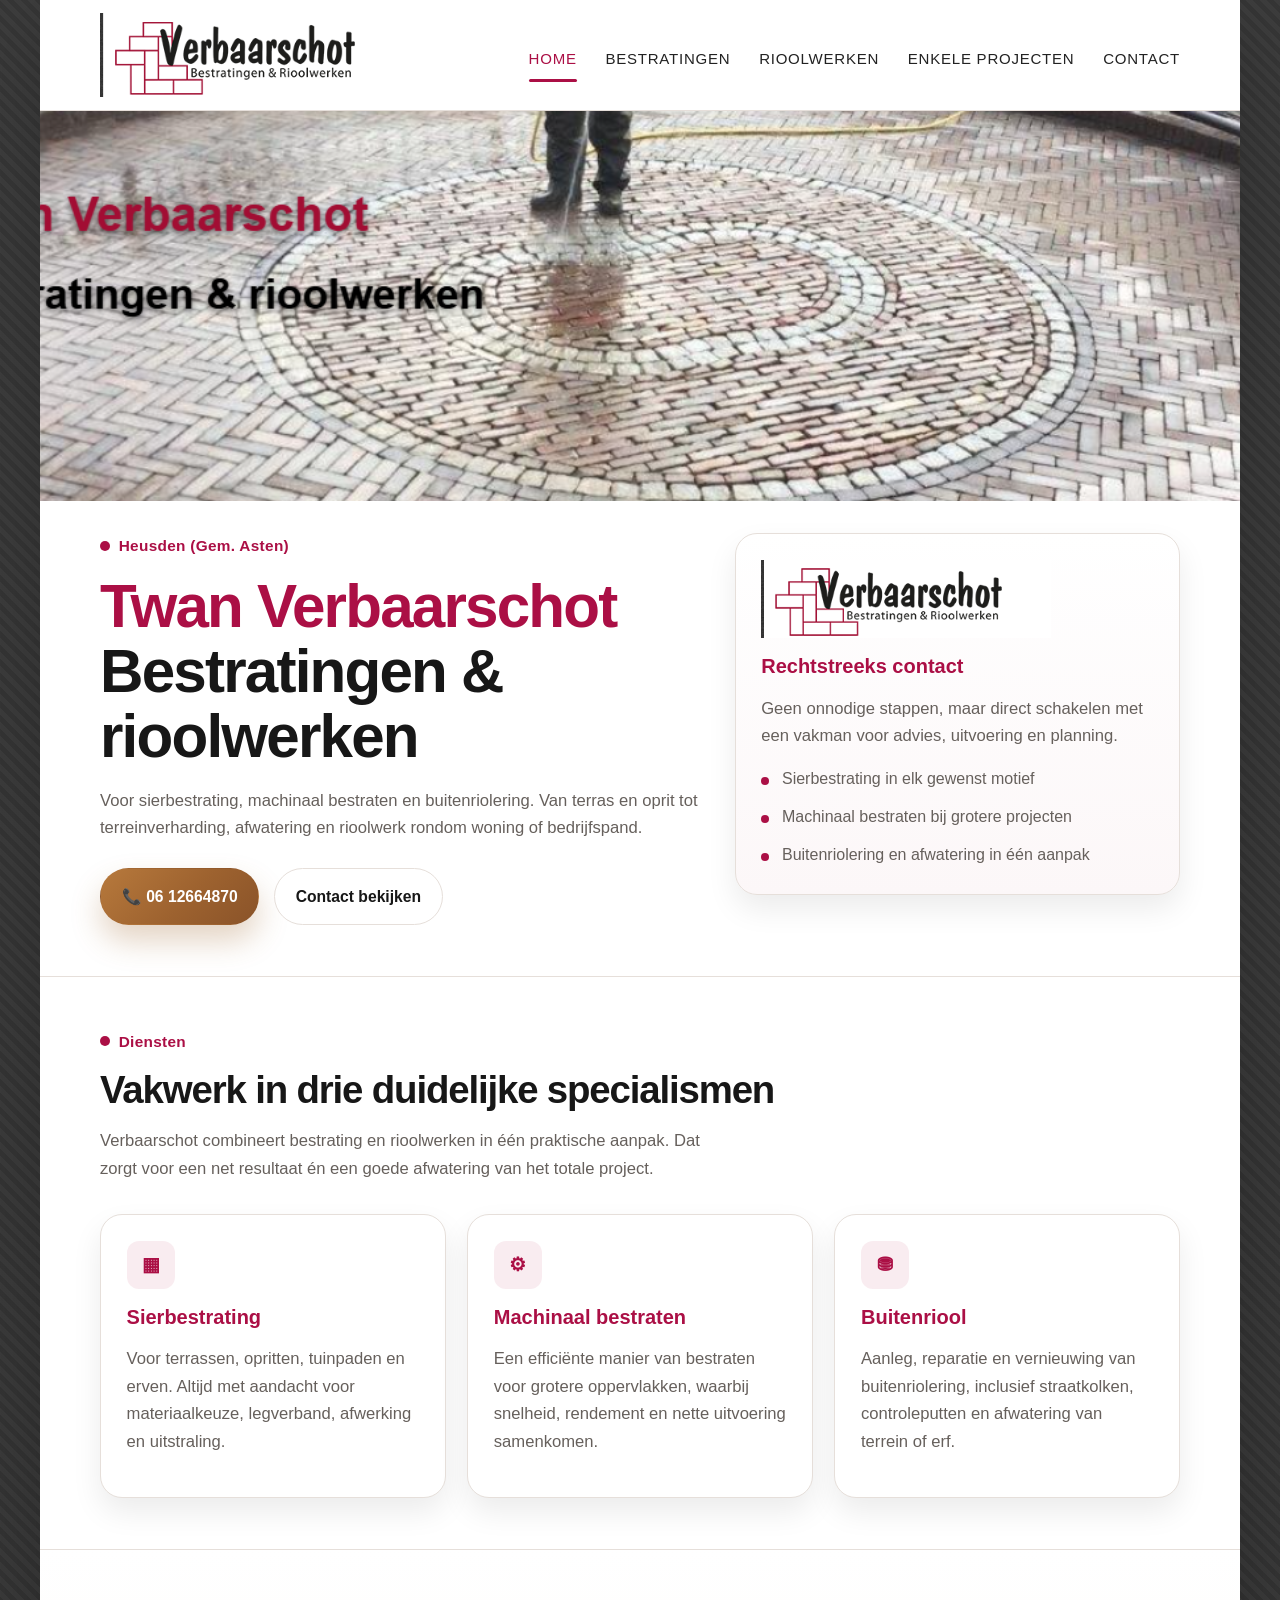
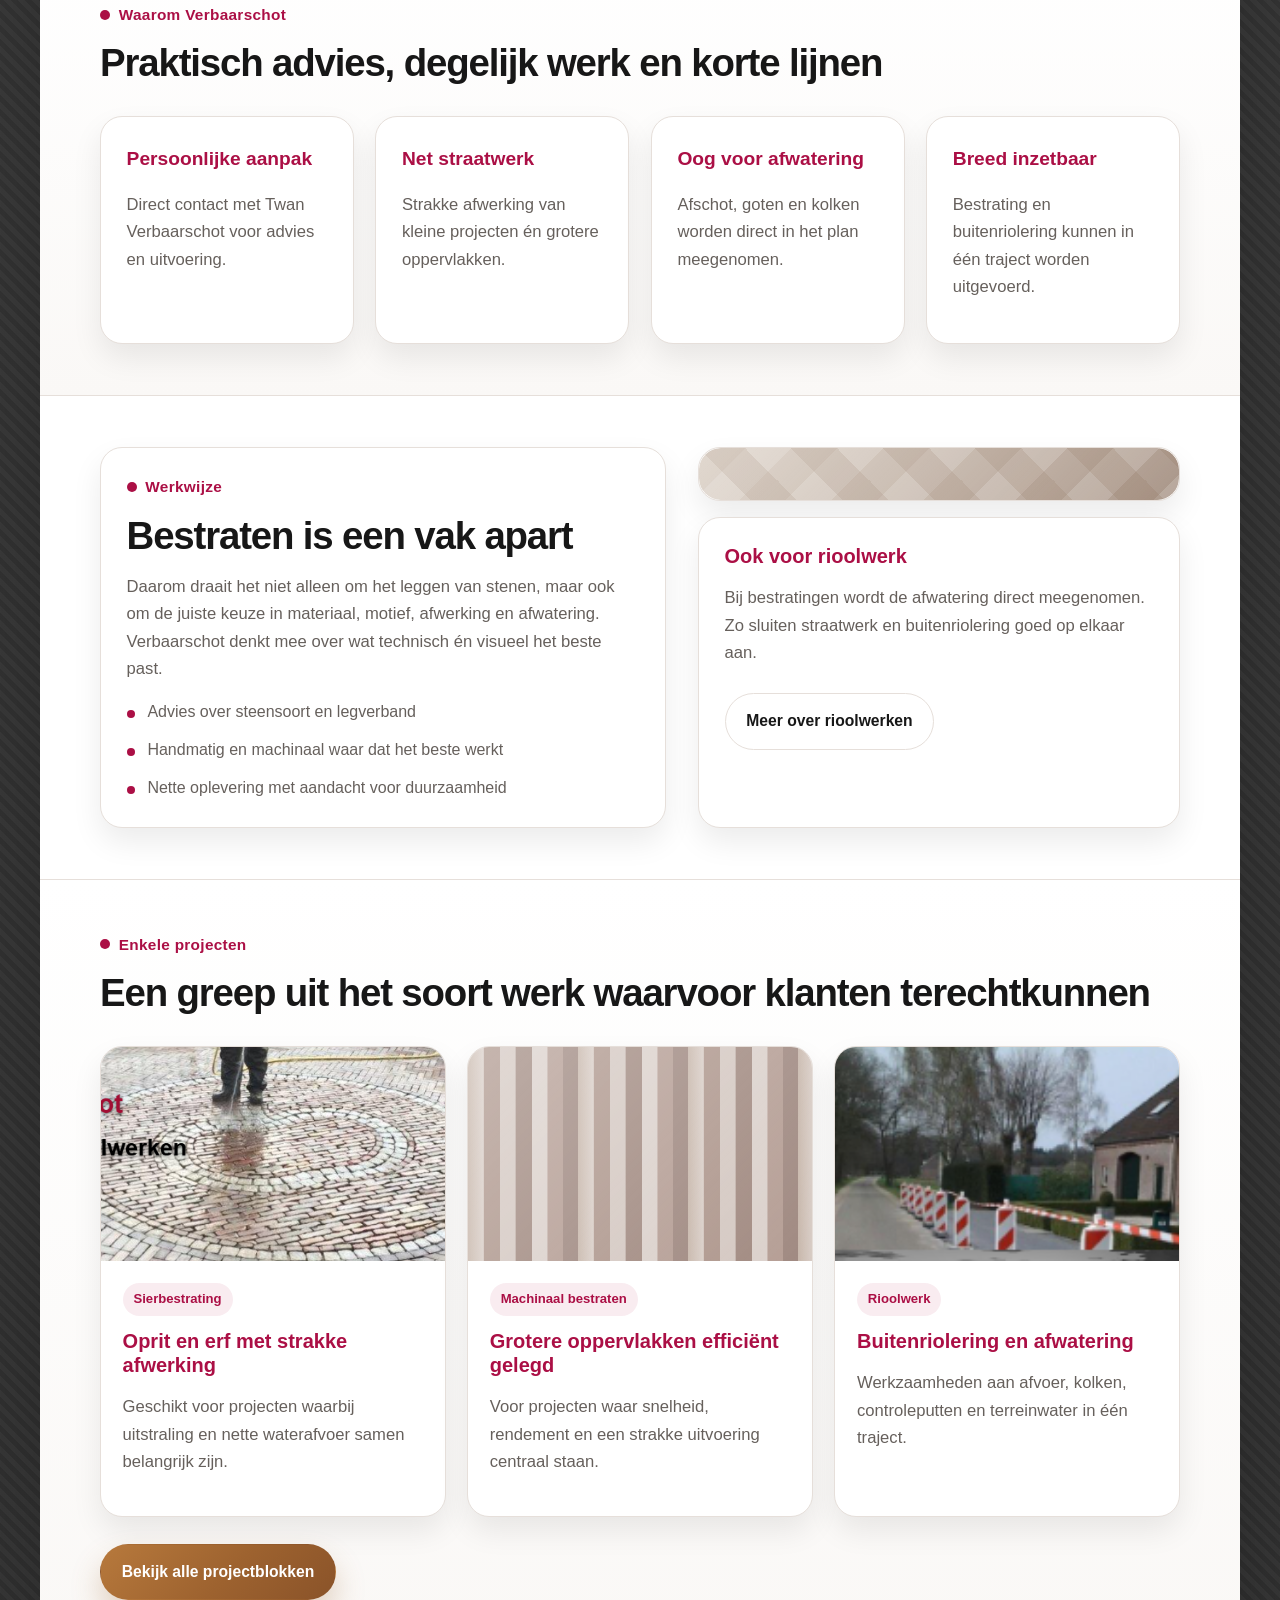
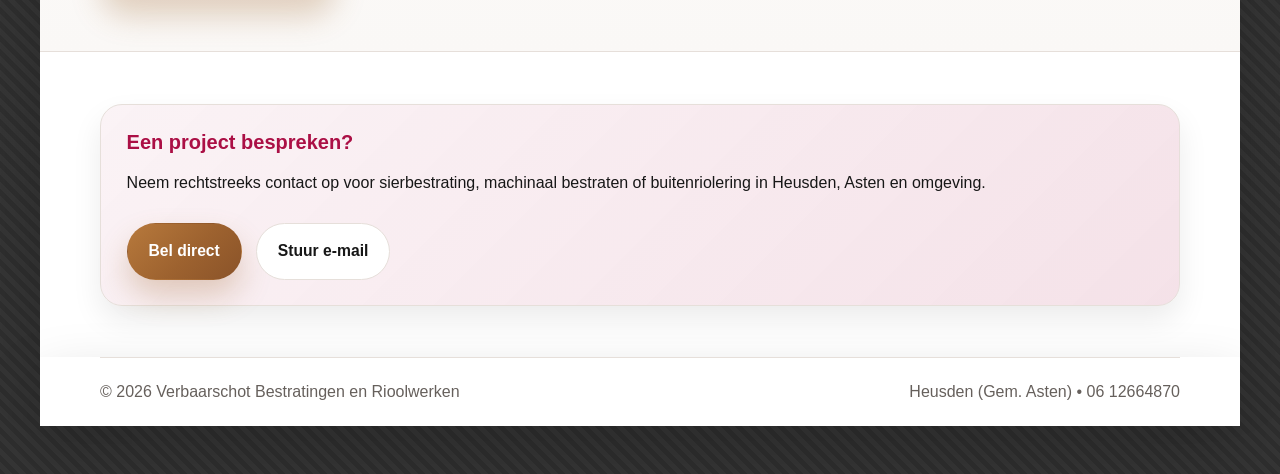
==== commit f61457e6: "Add files via upload" ====
--- a/index.html
+++ b/index.html
@@ -8,178 +8,220 @@
   <link rel="stylesheet" href="styles.css" />
 </head>
 <body>
-  <header class="site-header">
-    <div class="container nav">
-      <a class="brand" href="index.html" aria-label="Ga naar home">
-        <img class="brand-logo" src="logo-verbaarschot.png" alt="Verbaarschot Bestratingen en Rioolwerken" />
-      </a>
-
-      <nav class="nav-links" aria-label="Hoofdnavigatie">
-        <a class="active" aria-current="page" href="index.html">Home</a>
-        <a href="bestratingen.html">Bestratingen</a>
-        <a href="rioolwerken.html">Rioolwerken</a>
-        <a href="projecten.html">Enkele projecten</a>
-        <a href="contact.html">Contact</a>
-      </nav>
-    </div>
-  </header>
-
-  <main>
-    <section class="hero">
-      <div class="container hero-grid">
-        <div>
-          <span class="eyebrow">Heusden (Gem. Asten) • Voor particulieren en bedrijven</span>
-          <h1><span class="brand-heading">Twan Verbaarschot</span>Bestratingen &amp; rioolwerken</h1>
-          <p>
-            Verbaarschot Bestratingen en Rioolwerken helpt klanten met <strong>sierbestrating</strong>,
-            <strong>machinaal bestraten</strong> en <strong>buitenriolering</strong>. Van terras of oprit
-            tot complete terreinverharding en afwatering: strak uitgevoerd, praktisch doordacht en degelijk afgewerkt.
+  <div class="page-shell">
+    <header class="site-header">
+      <div class="header-inner">
+        <a class="brand" href="index.html" aria-label="Ga naar home">
+          <img class="brand-logo" src="logo-verbaarschot.png" alt="Verbaarschot Bestratingen en Rioolwerken" />
+        </a>
+
+        <nav class="nav-links" aria-label="Hoofdnavigatie">
+          <a class="active" aria-current="page" href="index.html">Home</a>
+          <a href="bestratingen.html">Bestratingen</a>
+          <a href="rioolwerken.html">Rioolwerken</a>
+          <a href="projecten.html">Enkele projecten</a>
+          <a href="contact.html">Contact</a>
+        </nav>
+      </div>
+    </header>
+
+    <main>
+      <section class="hero">
+        <div class="hero-media">
+          <img src="hero-bestrating.png" alt="Bestratingswerk van Verbaarschot" />
+        </div>
+
+        <div class="hero-content">
+          <div>
+            <span class="kicker">Heusden (Gem. Asten)</span>
+            <h1 class="hero-title"><span class="brand-line">Twan Verbaarschot</span>Bestratingen &amp; rioolwerken</h1>
+            <p class="lead">
+              Voor sierbestrating, machinaal bestraten en buitenriolering. Van terras en oprit tot terreinverharding,
+              afwatering en rioolwerk rondom woning of bedrijfspand.
+            </p>
+            <div class="actions">
+              <a class="btn btn-primary" href="tel:0612664870">📞 06 12664870</a>
+              <a class="btn btn-secondary" href="contact.html">Contact bekijken</a>
+            </div>
+          </div>
+
+          <div class="hero-note">
+            <article class="notice-card">
+              <img class="brand-logo" src="logo-verbaarschot.png" alt="Verbaarschot Bestratingen en Rioolwerken" />
+              <h3>Rechtstreeks contact</h3>
+              <p>
+                Geen onnodige stappen, maar direct schakelen met een vakman voor advies, uitvoering en planning.
+              </p>
+              <ul class="list">
+                <li>Sierbestrating in elk gewenst motief</li>
+                <li>Machinaal bestraten bij grotere projecten</li>
+                <li>Buitenriolering en afwatering in één aanpak</li>
+              </ul>
+            </article>
+          </div>
+        </div>
+      </section>
+
+      <section class="section">
+        <div class="section-inner">
+          <span class="kicker">Diensten</span>
+          <h2 class="section-title">Vakwerk in drie duidelijke specialismen</h2>
+          <p class="section-lead">
+            Verbaarschot combineert bestrating en rioolwerken in één praktische aanpak. Dat zorgt voor een net resultaat
+            én een goede afwatering van het totale project.
           </p>
-          <div class="btn-row">
-            <a class="btn btn-primary" href="tel:0612664870">📞 06 12664870</a>
-            <a class="btn btn-secondary" href="contact.html">Contact bekijken</a>
-          </div>
-        </div>
-
-        <div class="visual-card">
-          <div class="pattern-scene" aria-hidden="true"></div>
-          <div class="floating-badge">
-            <strong>Degelijk vakwerk</strong>
-            Advies over materiaal, motief, afwatering en uitvoering.
-          </div>
-          <div class="overlay-note">
-            <strong>Persoonlijke aanpak</strong>
-            Rechtstreeks contact met Twan Verbaarschot voor bestrating en buitenriolering.
-          </div>
-        </div>
-      </div>
-    </section>
-
-    <section class="section">
-      <div class="container">
-        <span class="eyebrow">Diensten</span>
-        <h2 class="section-title">Drie duidelijke specialismen</h2>
-        <p class="section-subtitle">
-          Verbaarschot is gespecialiseerd in sierbestrating, machinaal bestraten en buitenriolering.
-        </p>
-
-        <div class="grid-3">
-          <article class="card">
-            <div class="icon">▦</div>
-            <h3>Sierbestrating</h3>
+
+          <div class="card-grid">
+            <article class="card">
+              <div class="icon-badge">▦</div>
+              <h3>Sierbestrating</h3>
+              <p>
+                Voor terrassen, opritten, tuinpaden en erven. Altijd met aandacht voor materiaalkeuze,
+                legverband, afwerking en uitstraling.
+              </p>
+            </article>
+
+            <article class="card">
+              <div class="icon-badge">⚙</div>
+              <h3>Machinaal bestraten</h3>
+              <p>
+                Een efficiënte manier van bestraten voor grotere oppervlakken, waarbij snelheid,
+                rendement en nette uitvoering samenkomen.
+              </p>
+            </article>
+
+            <article class="card">
+              <div class="icon-badge">⛃</div>
+              <h3>Buitenriool</h3>
+              <p>
+                Aanleg, reparatie en vernieuwing van buitenriolering, inclusief straatkolken,
+                controleputten en afwatering van terrein of erf.
+              </p>
+            </article>
+          </div>
+        </div>
+      </section>
+
+      <section class="section section-soft">
+        <div class="section-inner">
+          <span class="kicker">Waarom Verbaarschot</span>
+          <h2 class="section-title">Praktisch advies, degelijk werk en korte lijnen</h2>
+
+          <div class="metrics-grid">
+            <article class="metric">
+              <strong>Persoonlijke aanpak</strong>
+              <p>Direct contact met Twan Verbaarschot voor advies en uitvoering.</p>
+            </article>
+            <article class="metric">
+              <strong>Net straatwerk</strong>
+              <p>Strakke afwerking van kleine projecten én grotere oppervlakken.</p>
+            </article>
+            <article class="metric">
+              <strong>Oog voor afwatering</strong>
+              <p>Afschot, goten en kolken worden direct in het plan meegenomen.</p>
+            </article>
+            <article class="metric">
+              <strong>Breed inzetbaar</strong>
+              <p>Bestrating en buitenriolering kunnen in één traject worden uitgevoerd.</p>
+            </article>
+          </div>
+        </div>
+      </section>
+
+      <section class="section">
+        <div class="section-inner split-grid">
+          <article class="info-card">
+            <span class="kicker">Werkwijze</span>
+            <h2 class="section-title">Bestraten is een vak apart</h2>
+            <p class="lead">
+              Daarom draait het niet alleen om het leggen van stenen, maar ook om de juiste keuze in materiaal,
+              motief, afwerking en afwatering. Verbaarschot denkt mee over wat technisch én visueel het beste past.
+            </p>
+            <ul class="list">
+              <li>Advies over steensoort en legverband</li>
+              <li>Handmatig en machinaal waar dat het beste werkt</li>
+              <li>Nette oplevering met aandacht voor duurzaamheid</li>
+            </ul>
+          </article>
+
+          <div class="panel-stack">
+            <div class="media-card">
+              <div class="pattern-panel hero-pattern"></div>
+            </div>
+            <article class="side-card">
+              <h3>Ook voor rioolwerk</h3>
+              <p>
+                Bij bestratingen wordt de afwatering direct meegenomen. Zo sluiten straatwerk en buitenriolering goed op elkaar aan.
+              </p>
+              <div class="actions">
+                <a class="btn btn-secondary" href="rioolwerken.html">Meer over rioolwerken</a>
+              </div>
+            </article>
+          </div>
+        </div>
+      </section>
+
+      <section class="section section-soft">
+        <div class="section-inner">
+          <span class="kicker">Enkele projecten</span>
+          <h2 class="section-title">Een greep uit het soort werk waarvoor klanten terechtkunnen</h2>
+
+          <div class="project-grid">
+            <article class="project-card">
+              <div class="project-image"><img src="hero-bestrating.png" alt="Sierbestrating project" /></div>
+              <div class="project-body">
+                <span class="tag">Sierbestrating</span>
+                <h3>Oprit en erf met strakke afwerking</h3>
+                <p>Geschikt voor projecten waarbij uitstraling en nette waterafvoer samen belangrijk zijn.</p>
+              </div>
+            </article>
+
+            <article class="project-card">
+              <div class="project-image"><div class="project-pattern"></div></div>
+              <div class="project-body">
+                <span class="tag">Machinaal bestraten</span>
+                <h3>Grotere oppervlakken efficiënt gelegd</h3>
+                <p>Voor projecten waar snelheid, rendement en een strakke uitvoering centraal staan.</p>
+              </div>
+            </article>
+
+            <article class="project-card">
+              <div class="project-image"><img src="project-thumb-1.png" alt="Projectvoorbeeld Verbaarschot" /></div>
+              <div class="project-body">
+                <span class="tag">Rioolwerk</span>
+                <h3>Buitenriolering en afwatering</h3>
+                <p>Werkzaamheden aan afvoer, kolken, controleputten en terreinwater in één traject.</p>
+              </div>
+            </article>
+          </div>
+
+          <div class="actions">
+            <a class="btn btn-primary" href="projecten.html">Bekijk alle projectblokken</a>
+          </div>
+        </div>
+      </section>
+
+      <section class="section">
+        <div class="section-inner">
+          <article class="cta-card">
+            <h3>Een project bespreken?</h3>
             <p>
-              Voor terrassen, opritten, tuinpaden en erven. Met aandacht voor materiaalkeuze,
-              legverband en een nette afwerking.
+              Neem rechtstreeks contact op voor sierbestrating, machinaal bestraten of buitenriolering in Heusden, Asten en omgeving.
             </p>
-            <div class="btn-row">
-              <a class="btn btn-secondary" href="bestratingen.html">Meer over bestratingen</a>
+            <div class="actions">
+              <a class="btn btn-primary" href="tel:0612664870">Bel direct</a>
+              <a class="btn btn-secondary" href="mailto:info@verbaarschotbestratingen.nl">Stuur e-mail</a>
             </div>
           </article>
-
-          <article class="card">
-            <div class="icon">⚙</div>
-            <h3>Machinaal bestraten</h3>
-            <p>
-              Een efficiënte oplossing voor grotere projecten waarbij snelheid, rendement en fysieke ontlasting belangrijk zijn.
-            </p>
-            <div class="btn-row">
-              <a class="btn btn-secondary" href="bestratingen.html">Bekijk mogelijkheden</a>
-            </div>
-          </article>
-
-          <article class="card">
-            <div class="icon">⛃</div>
-            <h3>Buitenriolering</h3>
-            <p>
-              Aanleg, reparatie en vernieuwing van buitenriolering, inclusief kolken,
-              controleputten en afwatering.
-            </p>
-            <div class="btn-row">
-              <a class="btn btn-secondary" href="rioolwerken.html">Meer over rioolwerken</a>
-            </div>
-          </article>
-        </div>
-      </div>
-    </section>
-
-    <section class="section">
-      <div class="container">
-        <span class="eyebrow">Waarom Verbaarschot</span>
-        <h2 class="section-title">Korte lijnen, praktische aanpak en strak werk</h2>
-
-        <div class="stats-grid">
-          <article class="stat-card">
-            <strong>Straatwerk</strong>
-            <p>Van klein particulier werk tot grotere terreinverharding.</p>
-          </article>
-          <article class="stat-card">
-            <strong>Afwatering</strong>
-            <p>Aandacht voor afschot, goten, kolken en duurzame afvoer.</p>
-          </article>
-          <article class="stat-card">
-            <strong>Efficiëntie</strong>
-            <p>Machinale bestrating mogelijk waar het project daarom vraagt.</p>
-          </article>
-          <article class="stat-card">
-            <strong>Direct contact</strong>
-            <p>Geen omwegen, maar snel bellen of mailen voor overleg.</p>
-          </article>
-        </div>
-      </div>
-    </section>
-
-    <section class="section">
-      <div class="container two-col">
-        <div class="info-card">
-          <span class="eyebrow">Werkwijze</span>
-          <h2 class="section-title">Bestraten is een vak apart</h2>
-          <p class="lead">
-            Daarom draait het niet alleen om het leggen van stenen, maar ook om de juiste keuze in steensoort,
-            motief, afwatering en afwerking. Verbaarschot denkt daarin praktisch mee en zorgt voor een resultaat
-            dat zowel netjes als duurzaam is.
-          </p>
-          <ul class="list">
-            <li>Advies over materiaal en patroon</li>
-            <li>Strakke uitvoering van bestrating en terreinwerk</li>
-            <li>Combinatie van bestrating en rioolwerk in één traject mogelijk</li>
-          </ul>
-        </div>
-
-        <div class="highlight-card">
-          <span class="eyebrow">Werkgebied</span>
-          <h3>Van particulier straatwerk tot grotere projecten</h3>
-          <p>
-            Van terras, tuinpad en oprit tot terreinverharding en buitenriolering: Verbaarschot denkt praktisch mee
-            en zorgt voor een nette uitvoering met aandacht voor duurzaamheid en afwatering.
-          </p>
-          <div class="btn-row">
-            <a class="btn btn-primary" href="projecten.html">Bekijk projecten</a>
-            <a class="btn btn-secondary" href="contact.html">Ga naar contact</a>
-          </div>
-        </div>
-      </div>
-    </section>
-
-    <section class="section">
-      <div class="container">
-        <div class="cta-box">
-          <h3>Direct contact opnemen?</h3>
-          <p>
-            Voor bestrating, machinaal straatwerk of buitenriolering kunt u rechtstreeks bellen of e-mailen.
-          </p>
-          <div class="btn-row">
-            <a class="btn btn-primary" href="tel:0612664870">Bel direct</a>
-            <a class="btn btn-secondary" href="mailto:info@verbaarschotbestratingen.nl">Stuur e-mail</a>
-          </div>
-        </div>
-      </div>
-    </section>
-  </main>
+        </div>
+      </section>
+    </main>
+  </div>
 
   <footer class="site-footer">
-    <div class="container footer-inner">
+    <div class="footer-inner">
       <div>© <span id="year">2026</span> Verbaarschot Bestratingen en Rioolwerken</div>
-      <div>Specialist in sierbestrating, machinaal bestraten en buitenriolering</div>
+      <div>Heusden (Gem. Asten) • 06 12664870</div>
     </div>
   </footer>
 
--- a/styles.css
+++ b/styles.css
@@ -1,18 +1,20 @@
 :root {
-  --brand: #a31242;
-  --brand-dark: #7f0d31;
-  --brand-soft: #d4527a;
+  --bg-dark: #2f2f2f;
+  --bg-dark-2: #3a3a3a;
+  --surface: #ffffff;
+  --surface-soft: #faf8f6;
+  --surface-tint: #f4f0eb;
   --text: #171717;
-  --muted: #666666;
-  --line: #e7e1e1;
-  --line-strong: #d9d1d1;
-  --surface: #ffffff;
-  --surface-soft: #faf8f8;
-  --bg-dark: #343434;
-  --shadow: 0 18px 40px rgba(0, 0, 0, 0.16);
-  --shadow-soft: 0 10px 24px rgba(0, 0, 0, 0.08);
-  --radius: 18px;
-  --max: 1200px;
+  --muted: #66605c;
+  --line: #e6dfda;
+  --brand: #ab0f45;
+  --brand-dark: #820b34;
+  --brand-soft: #d74a77;
+  --shadow: 0 24px 60px rgba(0, 0, 0, 0.18);
+  --shadow-soft: 0 14px 30px rgba(0, 0, 0, 0.08);
+  --radius: 22px;
+  --radius-sm: 14px;
+  --page: 1200px;
 }
 
 * { box-sizing: border-box; }
@@ -24,67 +26,67 @@
   line-height: 1.65;
   background-color: var(--bg-dark);
   background-image:
-    linear-gradient(45deg, rgba(255,255,255,.025) 25%, transparent 25%, transparent 50%, rgba(255,255,255,.025) 50%, rgba(255,255,255,.025) 75%, transparent 75%, transparent),
-    linear-gradient(180deg, rgba(255,255,255,.03), rgba(0,0,0,.05));
-  background-size: 12px 12px, cover;
+    linear-gradient(45deg, rgba(255,255,255,.035) 25%, transparent 25%, transparent 50%, rgba(255,255,255,.035) 50%, rgba(255,255,255,.035) 75%, transparent 75%, transparent),
+    linear-gradient(180deg, rgba(255,255,255,.03), rgba(0,0,0,.03));
+  background-size: 14px 14px, cover;
 }
 
 a { color: inherit; text-decoration: none; }
 img { display: block; max-width: 100%; }
 
-.container {
-  width: min(calc(100% - 2rem), 1120px);
+.page-shell,
+.site-footer {
+  width: min(calc(100% - 2rem), var(--page));
   margin: 0 auto;
+  background: var(--surface);
+  box-shadow: var(--shadow);
 }
 
 .site-header {
-  position: sticky;
-  top: 0;
-  z-index: 50;
-  padding-top: .1rem;
-}
-
-.nav {
-  width: min(calc(100% - 2rem), var(--max));
+  border-bottom: 1px solid var(--line);
+}
+
+.header-inner,
+.section-inner {
+  width: min(calc(100% - 2.4rem), 1080px);
   margin: 0 auto;
-  min-height: 112px;
+}
+
+.header-inner {
+  min-height: 110px;
   display: flex;
   align-items: center;
   justify-content: space-between;
-  gap: 1.5rem;
-  padding: 0 1.5rem;
-  background: var(--surface);
-  border-bottom: 1px solid var(--line-strong);
-  box-shadow: 0 0 0 1px rgba(0,0,0,.03);
+  gap: 2rem;
 }
 
 .brand {
-  display: flex;
+  display: inline-flex;
   align-items: center;
   min-width: 0;
 }
 
 .brand-logo {
-  width: clamp(220px, 24vw, 345px);
+  width: clamp(230px, 24vw, 360px);
   height: auto;
 }
 
 .nav-links {
   display: flex;
   align-items: center;
-  gap: 1.9rem;
   flex-wrap: wrap;
+  gap: 1.8rem;
   justify-content: flex-end;
 }
 
 .nav-links a {
   position: relative;
-  padding: 2.2rem 0 1.55rem;
-  font-size: .95rem;
+  padding: 2rem 0 1.45rem;
+  color: #222;
+  font-size: .94rem;
   font-weight: 500;
-  letter-spacing: .04em;
   text-transform: uppercase;
-  color: #1f1f1f;
+  letter-spacing: .05em;
   transition: color .2s ease;
 }
 
@@ -98,57 +100,80 @@
   content: "";
   position: absolute;
   left: 50%;
-  bottom: .9rem;
+  bottom: .82rem;
+  transform: translateX(-50%);
   width: 48px;
   height: 3px;
   border-radius: 999px;
-  transform: translateX(-50%);
   background: var(--brand);
 }
 
-main {
-  width: min(calc(100% - 2rem), var(--max));
-  margin: 0 auto 2.5rem;
-  background: var(--surface);
-  box-shadow: var(--shadow);
-}
-
-.hero,
-.page-hero {
-  padding: 0;
-}
-
-.hero-grid,
-.two-col,
-.contact-grid,
-.service-detail {
-  display: grid;
-  grid-template-columns: minmax(0, 1fr) minmax(380px, .88fr);
-  gap: 2.2rem;
-  align-items: stretch;
-}
-
-.hero-grid,
-.two-col {
-  padding: 3.25rem 0;
+.hero {
+  padding: 0 0 3.2rem;
+}
+
+.hero-media {
+  width: 100%;
+  aspect-ratio: 16 / 5.2;
+  overflow: hidden;
+  background: var(--surface-tint);
+}
+
+.hero-media img {
+  width: 100%;
+  height: 100%;
+  object-fit: cover;
+}
+
+.hero-content {
+  width: min(calc(100% - 2.4rem), 1080px);
+  margin: 0 auto;
+  padding-top: 2rem;
+  display: grid;
+  grid-template-columns: minmax(0, 1.15fr) minmax(300px, .85fr);
+  gap: 2rem;
+  align-items: start;
 }
 
 .section {
-  padding: 3.25rem 0;
+  padding: 3.2rem 0;
   border-top: 1px solid var(--line);
 }
 
-.eyebrow {
+.section-soft {
+  background: linear-gradient(180deg, #ffffff 0%, var(--surface-soft) 100%);
+}
+
+.page-intro {
+  padding: 2.8rem 0 3.2rem;
+}
+
+.page-intro-grid,
+.split-grid,
+.contact-layout,
+.cta-grid,
+.hero-content-stack {
+  display: grid;
+  grid-template-columns: minmax(0, 1.08fr) minmax(300px, .92fr);
+  gap: 2rem;
+  align-items: start;
+}
+
+.page-intro-grid {
+  align-items: center;
+}
+
+.kicker {
   display: inline-flex;
   align-items: center;
   gap: .55rem;
   color: var(--brand);
-  font-size: .95rem;
   font-weight: 700;
   letter-spacing: .02em;
-}
-
-.eyebrow::before {
+  font-size: .96rem;
+}
+
+.kicker::before {
   content: "";
   width: .62rem;
   height: .62rem;
@@ -156,86 +181,92 @@
   background: var(--brand);
 }
 
-.hero h1,
-.page-hero h1,
+h1,
+h2,
+h3,
+h4 { margin: 0; }
+
+.hero-title,
+.page-title,
 .section-title {
-  margin: 1rem 0 1rem;
-  font-weight: 700;
   line-height: 1.08;
-  color: var(--text);
-}
-
-.brand-heading {
+  letter-spacing: -.03em;
+}
+
+.hero-title {
+  margin-top: 1rem;
+  font-size: clamp(2.5rem, 4.7vw, 4.6rem);
+}
+
+.page-title {
+  margin-top: 1rem;
+  font-size: clamp(2.2rem, 4vw, 3.7rem);
+}
+
+.section-title {
+  margin-top: .9rem;
+  font-size: clamp(1.9rem, 3vw, 2.85rem);
+}
+
+.brand-line {
   display: block;
-  margin-bottom: .2rem;
-  color: var(--brand);
-}
-
-.hero h1 {
-  font-size: clamp(2.6rem, 4.8vw, 4.35rem);
-}
-
-.page-hero h1 {
-  font-size: clamp(2.15rem, 4.2vw, 3.45rem);
-}
-
-.section-title {
-  font-size: clamp(1.9rem, 3.2vw, 2.85rem);
+  color: var(--brand);
 }
 
 .lead,
-.section-subtitle,
-.hero p,
-.page-hero p,
+.section-lead,
 .card p,
+.metric p,
 .info-card p,
-.highlight-card p,
 .contact-card p,
-.cta-box p,
 .project-card p,
-.stat-card p {
+.notice-card p,
+.side-card p,
+.list-text {
   color: var(--muted);
   font-size: 1.04rem;
 }
 
-.btn-row {
+.lead,
+.section-lead {
+  max-width: 66ch;
+}
+
+.actions {
   display: flex;
   flex-wrap: wrap;
-  gap: .85rem;
-  margin-top: 1.6rem;
+  gap: .9rem;
+  margin-top: 1.65rem;
 }
 
 .btn {
   display: inline-flex;
   align-items: center;
   justify-content: center;
-  min-height: 3.15rem;
-  padding: .9rem 1.25rem;
-  border-radius: 4px;
+  min-height: 3.2rem;
+  padding: .9rem 1.3rem;
+  border-radius: 999px;
+  border: 1px solid transparent;
+  font-size: .98rem;
   font-weight: 700;
-  font-size: .96rem;
-  border: 1px solid transparent;
-  transition: .2s ease;
-}
-
-.btn:hover {
-  transform: translateY(-1px);
-}
+  transition: transform .2s ease, background .2s ease, border-color .2s ease, color .2s ease;
+}
+
+.btn:hover { transform: translateY(-2px); }
 
 .btn-primary {
-  background: var(--brand);
-  border-color: var(--brand);
   color: #fff;
+  background: linear-gradient(135deg, #b7793c 0%, #9d622f 55%, #8a5329 100%);
+  box-shadow: 0 16px 30px rgba(159, 102, 42, .28);
 }
 
 .btn-primary:hover {
-  background: var(--brand-dark);
-  border-color: var(--brand-dark);
+  background: linear-gradient(135deg, #9f6732 0%, #8c592b 100%);
 }
 
 .btn-secondary {
   background: #fff;
-  border-color: var(--line-strong);
+  border-color: var(--line);
   color: var(--text);
 }
 
@@ -244,245 +275,216 @@
   color: var(--brand);
 }
 
-.visual-card,
+.card-grid,
+.metrics-grid,
+.project-grid,
+.contact-cards,
+.small-grid {
+  display: grid;
+  gap: 1.35rem;
+  margin-top: 2rem;
+}
+
+.card-grid,
+.project-grid,
+.small-grid {
+  grid-template-columns: repeat(3, minmax(0, 1fr));
+}
+
+.metrics-grid {
+  grid-template-columns: repeat(4, minmax(0, 1fr));
+}
+
+.contact-cards {
+  grid-template-columns: repeat(2, minmax(0, 1fr));
+}
+
 .card,
+.metric,
+.info-card,
+.contact-card,
 .project-card,
-.cta-box,
-.contact-card,
-.info-card,
-.highlight-card,
-.stat-card,
-.quick-contact-card {
+.notice-card,
+.side-card,
+.cta-card,
+.media-card {
   background: var(--surface);
   border: 1px solid var(--line);
   border-radius: var(--radius);
   box-shadow: var(--shadow-soft);
 }
 
-.visual-card {
-  position: relative;
-  overflow: hidden;
-  min-height: 360px;
-  background: #f3efef;
-}
-
-.pattern-scene,
-.texture-scene,
-.project-visual,
-.map-box {
-  position: relative;
-  overflow: hidden;
-}
-
-.pattern-scene,
-.texture-scene {
-  min-height: 100%;
-  border-radius: var(--radius);
-  background:
-    linear-gradient(135deg, rgba(255,255,255,.62), rgba(255,255,255,.12)),
-    linear-gradient(90deg, #b9a69f 0, #d9d0cb 12%, #a79188 12.5%, #a79188 25%, #d0c4be 25.5%, #d0c4be 37.5%, #9a837a 38%, #9a837a 50%, #d4cbc6 50.5%, #d4cbc6 62.5%, #ad958b 63%, #ad958b 75%, #d8cfca 75.5%, #d8cfca 87.5%, #987e74 88%, #987e74 100%);
-  background-size: cover, 120px 120px;
-}
-
-.pattern-scene::before,
-.texture-scene::before,
-.project-visual::before {
-  content: "";
-  position: absolute;
-  inset: 0;
-  background-image:
-    linear-gradient(0deg, rgba(255,255,255,.18) 1px, transparent 1px),
-    linear-gradient(90deg, rgba(255,255,255,.16) 1px, transparent 1px),
-    linear-gradient(135deg, rgba(0,0,0,.08), rgba(0,0,0,0));
-  background-size: 34px 34px, 34px 34px, cover;
-}
-
-.pattern-scene::after {
-  content: "";
-  position: absolute;
-  width: 290px;
-  height: 290px;
-  left: 50%;
-  top: 50%;
-  transform: translate(-50%, -48%);
-  border-radius: 50%;
-  border: 12px solid rgba(255,255,255,.55);
-  box-shadow:
-    0 0 0 24px rgba(136, 113, 104, .32),
-    0 0 0 48px rgba(255,255,255,.36);
-  opacity: .85;
-}
-
-.texture-scene::after {
-  content: "";
-  position: absolute;
-  inset: 0;
-  background: linear-gradient(135deg, rgba(163,18,66,.14), transparent 45%);
-}
-
-.overlay-note,
-.floating-badge {
-  position: absolute;
-  z-index: 2;
-  max-width: min(280px, calc(100% - 2rem));
-  border-radius: 10px;
-  padding: .9rem 1rem;
-  box-shadow: 0 16px 30px rgba(0,0,0,.16);
-}
-
-.overlay-note {
-  left: 1rem;
-  bottom: 1rem;
-  background: rgba(255,255,255,.96);
-  border: 1px solid var(--line-strong);
-}
-
-.floating-badge {
-  top: 1rem;
-  right: 1rem;
-  background: rgba(163,18,66,.96);
-  color: #fff;
-}
-
-.overlay-note strong,
-.floating-badge strong {
-  display: block;
-  margin-bottom: .18rem;
-}
-
-.grid-2,
-.grid-3,
-.grid-4,
-.stats-grid {
-  display: grid;
-  gap: 1.4rem;
-  margin-top: 2rem;
-}
-
-.grid-2 { grid-template-columns: repeat(2, minmax(0, 1fr)); }
-.grid-3 { grid-template-columns: repeat(3, minmax(0, 1fr)); }
-.grid-4,
-.stats-grid { grid-template-columns: repeat(4, minmax(0, 1fr)); }
-
 .card,
+.metric,
 .info-card,
-.highlight-card,
 .contact-card,
-.cta-box,
-.project-card,
-.stat-card,
-.quick-contact-card {
-  padding: 1.55rem;
+.notice-card,
+.side-card,
+.cta-card {
+  padding: 1.6rem;
 }
 
 .card h3,
 .info-card h3,
-.highlight-card h3,
 .contact-card h3,
-.cta-box h3,
 .project-card h3,
-.stat-card h3,
-.quick-contact-card h3 {
-  margin: 0 0 .75rem;
-  font-size: 1.22rem;
+.notice-card h3,
+.side-card h3,
+.cta-card h3 {
+  color: var(--brand);
+  font-size: 1.25rem;
   line-height: 1.2;
-  color: var(--brand);
-}
-
-.icon {
+  margin-bottom: .75rem;
+}
+
+.icon-badge {
   width: 3rem;
   height: 3rem;
   display: inline-flex;
   align-items: center;
   justify-content: center;
+  border-radius: 12px;
   margin-bottom: 1rem;
-  border-radius: 10px;
-  background: rgba(163, 18, 66, .08);
-  color: var(--brand);
+  background: rgba(171, 15, 69, .08);
+  color: var(--brand);
+  font-weight: 800;
   font-size: 1.2rem;
-  font-weight: 900;
-}
-
-.list,
-.contact-list,
-.quick-contact-list {
+}
+
+.list {
   margin: 1rem 0 0;
   padding: 0;
   list-style: none;
   display: grid;
-  gap: .8rem;
-}
-
-.list li,
-.quick-contact-list li {
+  gap: .72rem;
+}
+
+.list li {
   position: relative;
   padding-left: 1.3rem;
   color: var(--muted);
 }
 
-.list li::before,
-.quick-contact-list li::before {
+.list li::before {
   content: "";
   position: absolute;
   left: 0;
-  top: .68rem;
+  top: .67rem;
   width: .5rem;
   height: .5rem;
   border-radius: 50%;
   background: var(--brand);
 }
 
-.service-detail {
-  margin-top: 2rem;
+.hero-note {
+  display: grid;
+  gap: 1rem;
+}
+
+.notice-card {
+  background: linear-gradient(180deg, #fff 0%, #fcf7f8 100%);
+}
+
+.notice-card .brand-logo {
+  width: min(290px, 100%);
+  margin-bottom: 1rem;
+}
+
+.media-card {
+  overflow: hidden;
+}
+
+.media-card img {
+  width: 100%;
+  height: 100%;
+  object-fit: cover;
+}
+
+.pattern-panel {
+  min-height: 100%;
+  border-radius: var(--radius);
+  background:
+    linear-gradient(135deg, rgba(255,255,255,.45), rgba(255,255,255,.12)),
+    linear-gradient(45deg, rgba(132,101,77,.25) 25%, transparent 25%, transparent 50%, rgba(132,101,77,.25) 50%, rgba(132,101,77,.25) 75%, transparent 75%, transparent),
+    linear-gradient(-45deg, rgba(255,255,255,.16) 25%, transparent 25%, transparent 50%, rgba(255,255,255,.16) 50%, rgba(255,255,255,.16) 75%, transparent 75%, transparent),
+    linear-gradient(135deg, #c8b8a8, #9d8778);
+  background-size: cover, 92px 92px, 92px 92px, cover;
+  min-height: 340px;
+}
+
+.pattern-panel.hero-pattern {
+  min-height: 100%;
+}
+
+.panel-stack {
+  display: grid;
+  gap: 1rem;
+  height: 100%;
+}
+
+.project-card {
+  overflow: hidden;
+  padding: 0;
+}
+
+.project-image {
+  aspect-ratio: 16 / 10;
+  overflow: hidden;
+  background: var(--surface-tint);
+}
+
+.project-image img {
+  width: 100%;
+  height: 100%;
+  object-fit: cover;
+}
+
+.project-pattern {
+  width: 100%;
+  height: 100%;
+  background:
+    linear-gradient(135deg, rgba(255,255,255,.35), rgba(255,255,255,.08)),
+    linear-gradient(90deg, #c3b1a4 0, #d7cbc4 14%, #a88f84 14.5%, #a88f84 29%, #d1c4bd 29.5%, #d1c4bd 43%, #9a8177 43.5%, #9a8177 58%, #d8cdc7 58.5%, #d8cdc7 72%, #af968c 72.5%, #af968c 86%, #988077 86.5%, #988077 100%);
+  background-size: cover, 110px 110px;
+}
+
+.project-body {
+  padding: 1.35rem 1.35rem 1.5rem;
 }
 
 .tag {
   display: inline-flex;
-  margin-bottom: .75rem;
-  padding: .36rem .68rem;
+  margin-bottom: .8rem;
+  padding: .35rem .68rem;
   border-radius: 999px;
-  background: rgba(163, 18, 66, .08);
+  background: rgba(171, 15, 69, .08);
   color: var(--brand);
   font-size: .82rem;
   font-weight: 700;
 }
 
-.project-card {
+.metric strong {
+  display: block;
+  color: var(--brand);
+  font-size: 1.2rem;
+  margin-bottom: .35rem;
+}
+
+.contact-layout {
+  align-items: start;
+}
+
+.contact-list {
+  margin: 1.2rem 0 0;
   padding: 0;
-  overflow: hidden;
-}
-
-.project-visual {
-  aspect-ratio: 16 / 10;
-  background:
-    linear-gradient(135deg, rgba(255,255,255,.36), rgba(255,255,255,.08)),
-    linear-gradient(90deg, #b8a39a 0, #d6cbc6 14%, #a88e84 14.5%, #a88e84 29%, #d1c3bc 29.5%, #d1c3bc 43%, #9a8177 43.5%, #9a8177 58%, #d8cdc7 58.5%, #d8cdc7 72%, #af968c 72.5%, #af968c 86%, #988077 86.5%, #988077 100%);
-  background-size: cover, 110px 110px;
-}
-
-.project-visual.alt-2 { filter: saturate(.95) hue-rotate(6deg); }
-.project-visual.alt-3 { filter: saturate(.9) brightness(.96); }
-.project-visual.alt-4 { filter: brightness(.92); }
-.project-visual.alt-5 { filter: contrast(1.05) brightness(.9); }
-.project-visual.alt-6 { filter: saturate(1.05) hue-rotate(-6deg); }
-
-.project-body { padding: 1.35rem 1.35rem 1.5rem; }
-
-.stat-card strong {
-  display: block;
-  margin-bottom: .3rem;
-  font-size: 1.22rem;
-  color: var(--brand);
-}
-
-.contact-grid {
-  margin-top: 2rem;
-  align-items: start;
+  list-style: none;
+  display: grid;
+  gap: 1rem;
 }
 
 .contact-list li {
+  padding-bottom: 1rem;
   border-bottom: 1px solid var(--line);
-  padding-bottom: 1rem;
 }
 
 .contact-list li:last-child {
@@ -492,190 +494,147 @@
 
 .contact-label {
   display: block;
-  margin-bottom: .15rem;
   color: var(--muted);
-  font-size: .84rem;
-  font-weight: 700;
+  font-size: .86rem;
   text-transform: uppercase;
   letter-spacing: .06em;
+  font-weight: 700;
+  margin-bottom: .14rem;
 }
 
 .contact-value {
-  font-size: 1.02rem;
+  font-size: 1.04rem;
   font-weight: 700;
-  line-height: 1.35;
-}
-
-.map-box {
+  line-height: 1.4;
+}
+
+.route-box {
   min-height: 100%;
-  border-radius: var(--radius);
-  background:
-    linear-gradient(135deg, rgba(255,255,255,.3), rgba(255,255,255,.06)),
-    linear-gradient(90deg, rgba(163,18,66,.08) 1px, transparent 1px),
-    linear-gradient(0deg, rgba(163,18,66,.08) 1px, transparent 1px),
-    linear-gradient(135deg, #f0ebeb, #e1d8d8);
-  background-size: cover, 38px 38px, 38px 38px, cover;
+  display: grid;
+  gap: 1rem;
+  align-content: start;
+  background: linear-gradient(180deg, #fff 0%, #faf6f7 100%);
+}
+
+.route-grid {
+  display: grid;
+  grid-template-columns: repeat(2, minmax(0, 1fr));
+  gap: .9rem;
+}
+
+.route-tile {
+  padding: 1rem;
+  border-radius: var(--radius-sm);
+  background: var(--surface-soft);
   border: 1px solid var(--line);
-  box-shadow: var(--shadow-soft);
-  padding: 1.6rem;
-}
-
-.map-content {
-  height: 100%;
+}
+
+.route-tile strong {
+  display: block;
+  color: var(--brand);
+  margin-bottom: .15rem;
+}
+
+.cta-card {
+  background: linear-gradient(135deg, rgba(171, 15, 69, .05), rgba(171, 15, 69, .12));
+}
+
+.site-footer {
+  margin-bottom: 3rem;
+}
+
+.footer-inner {
+  width: min(calc(100% - 2.4rem), 1080px);
+  margin: 0 auto;
+  padding: 1.3rem 0;
   display: flex;
-  flex-direction: column;
+  flex-wrap: wrap;
+  align-items: center;
   justify-content: space-between;
   gap: 1rem;
-}
-
-.map-pin {
-  width: 3.8rem;
-  height: 3.8rem;
-  border-radius: 1rem;
-  background: var(--brand);
-  color: white;
-  display: inline-flex;
-  align-items: center;
-  justify-content: center;
-  font-size: 1.45rem;
-}
-
-.quick-contact-card {
-  background: linear-gradient(180deg, #fff, #faf6f7);
-  align-self: center;
-}
-
-.quick-contact-card .brand-logo {
-  width: min(280px, 100%);
-  margin-bottom: 1rem;
-}
-
-.quick-contact-list li strong {
-  color: var(--text);
-}
-
-.cta-box {
-  background: linear-gradient(135deg, rgba(163,18,66,.06), rgba(163,18,66,.12));
-}
-
-.muted { color: var(--muted); }
-.center { text-align: center; }
-
-.site-footer {
-  width: min(calc(100% - 2rem), var(--max));
-  margin: 0 auto 3rem;
-  background: var(--surface);
-  box-shadow: var(--shadow);
-}
-
-.footer-inner {
-  display: flex;
-  flex-wrap: wrap;
-  align-items: center;
-  justify-content: space-between;
-  gap: 1rem;
-  padding: 1.4rem 1.5rem;
   color: var(--muted);
   border-top: 1px solid var(--line);
 }
 
-@media (max-width: 1060px) {
-  .hero-grid,
-  .two-col,
-  .contact-grid,
-  .service-detail {
+@media (max-width: 1100px) {
+  .hero-content,
+  .page-intro-grid,
+  .split-grid,
+  .contact-layout,
+  .hero-content-stack {
     grid-template-columns: 1fr;
   }
 
-  .grid-3,
-  .grid-4,
-  .stats-grid {
-    grid-template-columns: repeat(2, minmax(0, 1fr));
-  }
-
-  .visual-card {
-    min-height: 320px;
-  }
+  .metrics-grid { grid-template-columns: repeat(2, minmax(0, 1fr)); }
+  .card-grid,
+  .project-grid,
+  .small-grid,
+  .contact-cards { grid-template-columns: repeat(2, minmax(0, 1fr)); }
 }
 
 @media (max-width: 860px) {
-  .site-header {
-    position: static;
-    padding-top: 0;
-  }
-
-  .nav {
+  .page-shell,
+  .site-footer {
+    width: min(calc(100% - 1rem), var(--page));
+  }
+
+  .header-inner {
     min-height: auto;
-    padding: 1rem 1rem 1.2rem;
+    padding: 1rem 0 1.2rem;
     flex-direction: column;
     align-items: flex-start;
   }
 
   .nav-links {
-    gap: 1rem 1.35rem;
+    gap: 1.1rem 1.45rem;
     justify-content: flex-start;
   }
 
   .nav-links a {
-    padding: .4rem 0 .85rem;
+    padding: .4rem 0 .9rem;
     font-size: .9rem;
   }
 
   .nav-links a.active::after {
     bottom: 0;
   }
-}
-
-@media (max-width: 760px) {
-  .container,
-  main,
-  .site-footer,
-  .nav {
-    width: min(calc(100% - 1rem), var(--max));
-  }
-
-  .hero-grid,
-  .two-col {
-    padding: 2.3rem 0;
-  }
-
-  .section {
-    padding: 2.4rem 0;
-  }
-
-  .grid-2,
-  .grid-3,
-  .grid-4,
-  .stats-grid {
+
+  .hero-media {
+    aspect-ratio: 16 / 7;
+  }
+}
+
+@media (max-width: 720px) {
+  .header-inner,
+  .section-inner,
+  .hero-content,
+  .footer-inner {
+    width: min(calc(100% - 1.4rem), 1080px);
+  }
+
+  .hero,
+  .page-intro,
+  .section { padding: 2.4rem 0; }
+  .hero { padding-top: 0; }
+
+  .hero-title { font-size: 2.2rem; }
+  .page-title,
+  .section-title { font-size: 1.85rem; }
+
+  .hero-media {
+    aspect-ratio: 16 / 9;
+  }
+
+  .card-grid,
+  .project-grid,
+  .small-grid,
+  .metrics-grid,
+  .contact-cards,
+  .route-grid {
     grid-template-columns: 1fr;
-  }
-
-  .hero h1,
-  .page-hero h1,
-  .section-title {
-    line-height: 1.12;
-  }
-
-  .hero h1 { font-size: 2.2rem; }
-  .page-hero h1,
-  .section-title { font-size: 1.9rem; }
-
-  .visual-card {
-    min-height: 270px;
-  }
-
-  .floating-badge,
-  .overlay-note {
-    position: static;
-    max-width: none;
-    margin: 1rem;
   }
 
   .brand-logo {
     width: min(290px, 100%);
   }
-
-  .footer-inner {
-    padding: 1.2rem 1rem;
-  }
-}
+}
